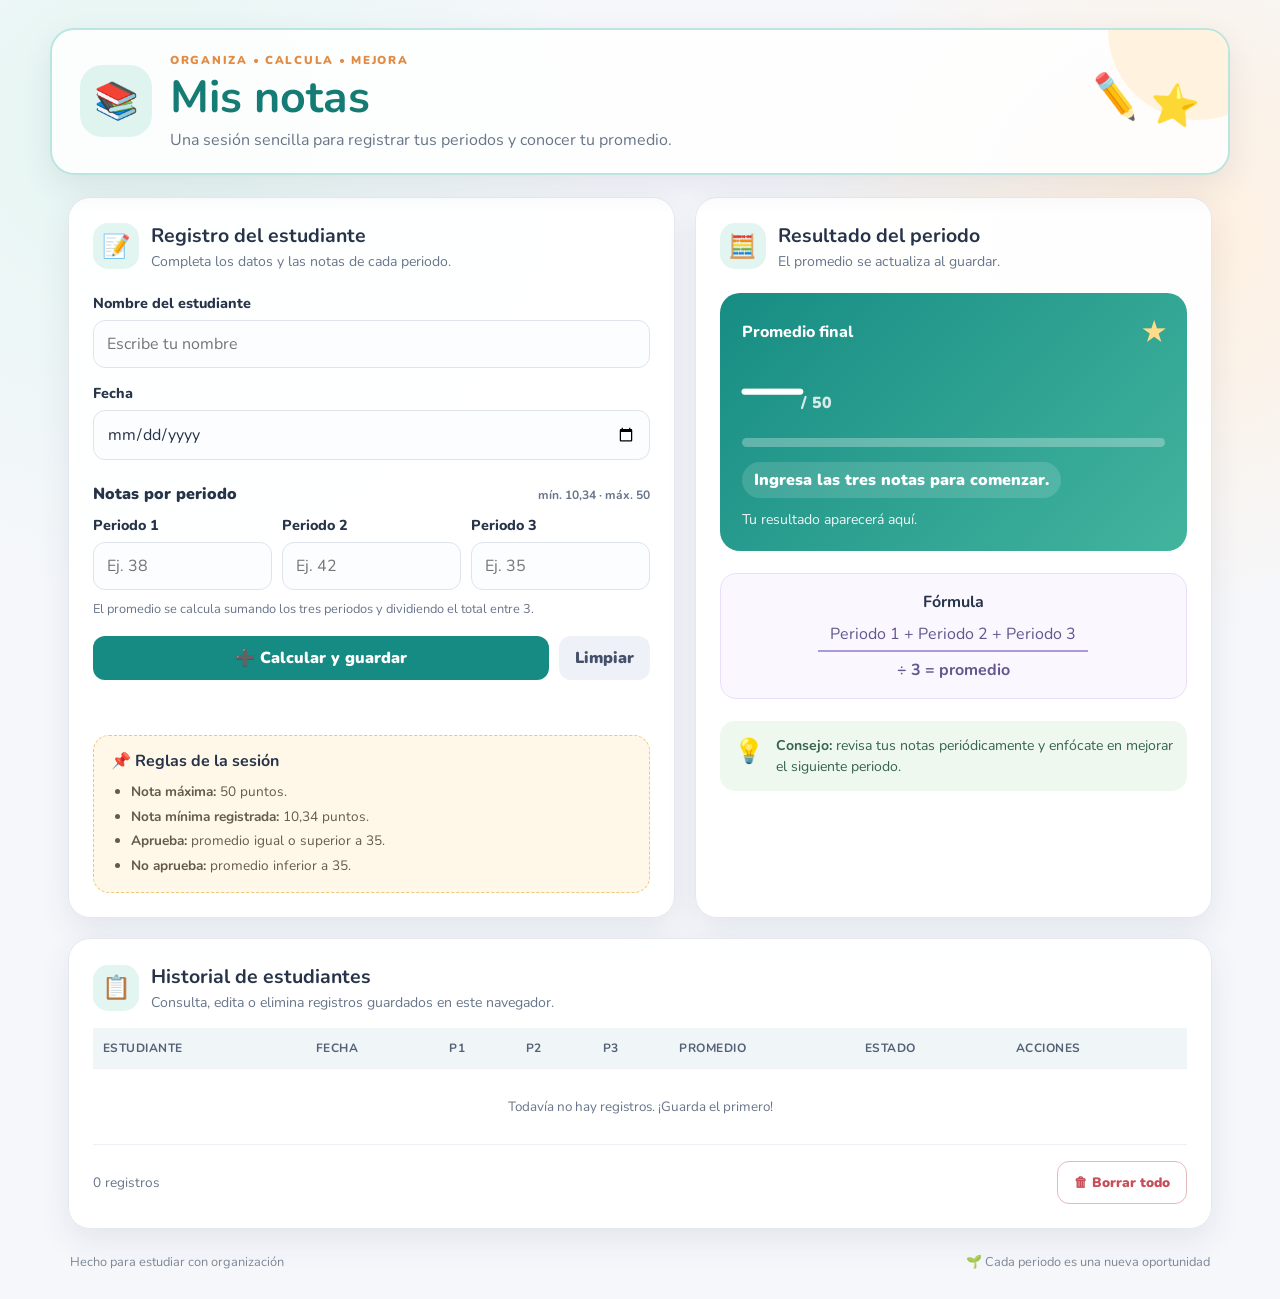
==== index.html @ 4b5d873a "Add files via upload" ====
<!DOCTYPE html>
<html lang="es">
<head>
  <meta charset="UTF-8">
  <meta name="viewport" content="width=device-width, initial-scale=1.0">
  <meta name="description" content="Calculadora de notas por periodos para estudiantes.">
  <title>Mis Notas | Sesión de tareas</title>
  <link rel="stylesheet" href="styles.css">
  <script src="script.js" defer></script>
</head>
<body>
  <header class="hero">
    <div class="hero-icon" aria-hidden="true">📚</div>
    <div>
      <p class="eyebrow">ORGANIZA • CALCULA • MEJORA</p>
      <h1>Mis notas</h1>
      <p class="subtitle">Una sesión sencilla para registrar tus periodos y conocer tu promedio.</p>
    </div>
    <div class="hero-sticker" aria-hidden="true">✏️ ⭐</div>
  </header>

  <main class="layout">
    <section class="panel form-panel">
      <div class="panel-heading">
        <span class="heading-icon">📝</span>
        <div><h2>Registro del estudiante</h2><p>Completa los datos y las notas de cada periodo.</p></div>
      </div>

      <form id="gradeForm">
        <input type="hidden" id="recordId">
        <label for="studentName">Nombre del estudiante</label>
        <input id="studentName" name="studentName" type="text" placeholder="Escribe tu nombre" required maxlength="80">

        <label for="recordDate">Fecha</label>
        <input id="recordDate" name="recordDate" type="date" required>

        <div class="section-label">Notas por periodo <span>mín. 10,34 · máx. 50</span></div>
        <div class="grades-grid">
          <div class="grade-field">
            <label for="period1">Periodo 1</label>
            <input id="period1" type="number" min="10.34" max="50" step="0.01" placeholder="Ej. 38" required>
          </div>
          <div class="grade-field">
            <label for="period2">Periodo 2</label>
            <input id="period2" type="number" min="10.34" max="50" step="0.01" placeholder="Ej. 42" required>
          </div>
          <div class="grade-field">
            <label for="period3">Periodo 3</label>
            <input id="period3" type="number" min="10.34" max="50" step="0.01" placeholder="Ej. 35" required>
          </div>
        </div>

        <p class="hint">El promedio se calcula sumando los tres periodos y dividiendo el total entre 3.</p>
        <div class="form-actions">
          <button class="btn primary" type="submit" id="saveButton">➕ Calcular y guardar</button>
          <button class="btn secondary" type="button" id="clearButton">Limpiar</button>
        </div>
        <p id="formMessage" class="message" role="status" aria-live="polite"></p>
      </form>

      <div class="rules">
        <h3>📌 Reglas de la sesión</h3>
        <ul>
          <li><strong>Nota máxima:</strong> 50 puntos.</li>
          <li><strong>Nota mínima registrada:</strong> 10,34 puntos.</li>
          <li><strong>Aprueba:</strong> promedio igual o superior a 35.</li>
          <li><strong>No aprueba:</strong> promedio inferior a 35.</li>
        </ul>
      </div>
    </section>

    <section class="panel result-panel">
      <div class="panel-heading">
        <span class="heading-icon">🧮</span>
        <div><h2>Resultado del periodo</h2><p>El promedio se actualiza al guardar.</p></div>
      </div>
      <div class="result-card" id="resultCard">
        <div class="result-top"><span>Promedio final</span><span class="result-star">★</span></div>
        <div class="average" id="averageValue">—<small>/ 50</small></div>
        <div class="progress-track"><div class="progress-fill" id="progressFill"></div></div>
        <p class="status neutral" id="resultStatus">Ingresa las tres notas para comenzar.</p>
        <p class="result-detail" id="resultDetail">Tu resultado aparecerá aquí.</p>
      </div>
      <div class="formula">
        <h3>Fórmula</h3>
        <p><span id="formulaValues">Periodo 1 + Periodo 2 + Periodo 3</span></p>
        <div class="formula-line"></div>
        <strong>÷ 3 = promedio</strong>
      </div>
      <div class="tip-box"><span>💡</span><p><strong>Consejo:</strong> revisa tus notas periódicamente y enfócate en mejorar el siguiente periodo.</p></div>
    </section>

    <section class="panel records-panel">
      <div class="panel-heading records-heading">
        <span class="heading-icon">📋</span>
        <div><h2>Historial de estudiantes</h2><p>Consulta, edita o elimina registros guardados en este navegador.</p></div>
      </div>
      <div class="table-wrap">
        <table>
          <thead><tr><th>Estudiante</th><th>Fecha</th><th>P1</th><th>P2</th><th>P3</th><th>Promedio</th><th>Estado</th><th>Acciones</th></tr></thead>
          <tbody id="recordsBody"><tr class="empty-row"><td colspan="8">Todavía no hay registros. ¡Guarda el primero!</td></tr></tbody>
        </table>
      </div>
      <div class="history-footer">
        <span id="recordCount">0 registros</span>
        <button class="btn danger-outline" id="deleteAllButton" type="button">🗑 Borrar todo</button>
      </div>
    </section>
  </main>

  <footer><span>Hecho para estudiar con organización</span><span>🌱 Cada periodo es una nueva oportunidad</span></footer>
</body>
</html>
---- styles.css ----
@import url('https://fonts.googleapis.com/css2?family=Nunito:wght@400;600;700;800;900&display=swap');

:root {
  --ink: #263348;
  --muted: #68758a;
  --paper: #fffdf8;
  --line: #e7e8ef;
  --teal: #168b83;
  --teal-dark: #116b67;
  --orange: #f4a261;
  --purple: #8273c9;
  --green: #21845d;
  --red: #c84e57;
  --shadow: 0 12px 32px rgba(42, 55, 86, .09);
}
* { box-sizing: border-box; }
body {
  margin: 0; color: var(--ink); font-family: "Nunito", "Segoe UI", sans-serif;
  background: radial-gradient(circle at 10% 10%, #e5f6f2 0, transparent 28%),
              radial-gradient(circle at 92% 18%, #fff0df 0, transparent 25%), #f5f7fb;
  min-height: 100vh;
}
.hero {
  max-width: 1180px; margin: 28px auto 22px; padding: 22px 28px; display: flex;
  align-items: center; gap: 18px; border: 2px solid #bce5df; border-radius: 24px;
  background: rgba(255,255,255,.88); box-shadow: var(--shadow); position: relative; overflow: hidden;
}
.hero:after { content: ""; width: 180px; height: 180px; border-radius: 50%; background: #fff0d7;
  position: absolute; right: -60px; top: -90px; opacity: .8; }
.hero-icon { display: grid; place-items: center; width: 72px; height: 72px; flex: 0 0 72px;
  background: #e0f4ef; border-radius: 22px; font-size: 36px; }
.hero h1 { margin: 0; font-size: clamp(2rem, 4vw, 2.8rem); line-height: 1; color: #147b75; }
.eyebrow { color: #e28b43; font-size: .72rem; letter-spacing: .15em; font-weight: 900; margin: 0 0 8px; }
.subtitle { margin: 8px 0 0; color: var(--muted); }
.hero-sticker { margin-left: auto; font-size: 2.5rem; z-index: 1; transform: rotate(8deg); }
.layout { max-width: 1180px; margin: auto; padding: 0 18px 24px; display: grid;
  grid-template-columns: 1.08fr .92fr; gap: 20px; }
.panel { background: rgba(255,255,255,.96); border: 1px solid var(--line); border-radius: 22px;
  padding: 24px; box-shadow: var(--shadow); min-width: 0; }
.panel-heading { display: flex; align-items: center; gap: 12px; margin-bottom: 22px; }
.heading-icon { display: grid; place-items: center; width: 46px; height: 46px; flex: 0 0 46px;
  background: #e3f5f1; border-radius: 15px; font-size: 23px; }
.panel-heading h2 { font-size: 1.22rem; margin: 0; }
.panel-heading p { color: var(--muted); font-size: .88rem; margin: 3px 0 0; }
label { display: block; font-size: .9rem; font-weight: 800; margin: 15px 0 7px; }
input { width: 100%; border: 1.5px solid #dfe4ec; border-radius: 12px; padding: 12px 13px;
  color: var(--ink); font: inherit; background: #fcfdff; outline: none; transition: .2s; }
input:focus { border-color: var(--teal); box-shadow: 0 0 0 3px #168b831b; }
.section-label { display: flex; justify-content: space-between; gap: 10px; align-items: baseline;
  font-weight: 900; margin-top: 23px; }
.section-label span { font-size: .75rem; font-weight: 700; color: var(--muted); }
.grades-grid { display: grid; grid-template-columns: repeat(3, 1fr); gap: 10px; }
.grade-field label { margin-top: 10px; }
.hint { color: var(--muted); font-size: .8rem; margin: 10px 0 18px; }
.form-actions { display: flex; flex-wrap: wrap; gap: 10px; }
.btn { border: 0; padding: 11px 16px; border-radius: 12px; font: inherit; font-weight: 900;
  cursor: pointer; transition: transform .15s, filter .15s; }
.btn:hover { filter: brightness(.97); transform: translateY(-1px); }
.primary { background: var(--teal); color: white; flex: 1; }
.secondary { background: #eef1f7; color: #45516a; }
.danger-outline { background: white; border: 1px solid #e5b8bb; color: var(--red); }
.message { min-height: 20px; font-size: .84rem; font-weight: 800; margin-bottom: 0; }
.message.error { color: var(--red); }
.message.success { color: var(--green); }
.rules { background: #fff8e9; border: 1px dashed #f1c77e; border-radius: 16px; padding: 14px 17px; margin-top: 22px; }
.rules h3, .formula h3 { margin: 0 0 8px; font-size: 1rem; }
.rules ul { padding-left: 20px; margin: 0; color: #665a4b; font-size: .85rem; line-height: 1.8; }
.result-card { border-radius: 20px; padding: 22px; color: white; background: linear-gradient(135deg, #178c83, #42b49e); }
.result-top { display: flex; justify-content: space-between; align-items: center; font-weight: 800; }
.result-star { font-size: 1.6rem; color: #ffdc8a; }
.average { font-size: 3.8rem; font-weight: 900; letter-spacing: -.04em; line-height: 1.25; }
.average small { font-size: 1rem; letter-spacing: 0; opacity: .8; }
.progress-track { height: 9px; background: #ffffff4a; border-radius: 99px; overflow: hidden; margin: 12px 0 15px; }
.progress-fill { height: 100%; width: 0; background: #ffe08b; border-radius: inherit; transition: width .3s; }
.status { display: inline-block; background: #ffffff24; padding: 7px 12px; border-radius: 99px; font-weight: 900; margin: 0; }
.result-detail { margin: 12px 0 0; font-size: .88rem; opacity: .92; }
.formula { margin: 22px 0; border: 1px solid #eadffb; background: #faf7ff; padding: 17px; border-radius: 16px; text-align: center; }
.formula p { margin: 10px 0 5px; color: #62568d; }
.formula-line { height: 2px; background: #a99bd8; max-width: 270px; margin: 0 auto 7px; }
.formula strong { color: #62568d; }
.tip-box { display: flex; align-items: flex-start; gap: 12px; padding: 14px; background: #eef8ef; border-radius: 15px; color: #37634d; }
.tip-box span { font-size: 1.5rem; }
.tip-box p { margin: 0; font-size: .88rem; line-height: 1.5; }
.records-panel { grid-column: 1 / -1; }
.records-heading { margin-bottom: 16px; }
.table-wrap { overflow-x: auto; }
table { width: 100%; border-collapse: collapse; white-space: nowrap; font-size: .84rem; }
th { background: #f0f5f7; color: #536176; font-size: .75rem; text-transform: uppercase; letter-spacing: .04em; }
th, td { padding: 12px 10px; text-align: left; border-bottom: 1px solid #edf0f4; }
tbody tr:hover { background: #fbfcff; }
.empty-row td { text-align: center; color: var(--muted); padding: 28px; }
.pill { display: inline-block; border-radius: 99px; padding: 5px 9px; font-size: .75rem; font-weight: 900; }
.pill.pass { background: #e0f5e9; color: #18734b; }
.pill.fail { background: #fff0e7; color: #b45a2c; }
.action-btn { border: 0; background: #edf2f8; color: #46536b; padding: 6px 9px; border-radius: 8px; cursor: pointer; font: inherit; font-weight: 800; margin-right: 4px; }
.action-btn.delete { background: #fff0f0; color: #bd4a54; }
.history-footer { display: flex; justify-content: space-between; align-items: center; gap: 12px; margin-top: 16px; color: var(--muted); font-size: .85rem; }
footer { max-width: 1180px; margin: 0 auto; padding: 0 20px 28px; display: flex; justify-content: space-between; gap: 10px; color: #7d8797; font-size: .8rem; }
@media (max-width: 800px) { .layout { grid-template-columns: 1fr; } .records-panel { grid-column: auto; } .hero { margin: 14px; padding: 18px; } }
@media (max-width: 480px) {
  .panel { padding: 17px; } .hero-icon { width: 52px; height: 52px; flex-basis: 52px; font-size: 27px; }
  .hero-sticker { display: none; } .grades-grid { gap: 7px; } .section-label { display: block; }
  .section-label span { display: block; margin-top: 3px; } .average { font-size: 3.1rem; }
  footer { flex-direction: column; } .form-actions .btn { width: 100%; }
}
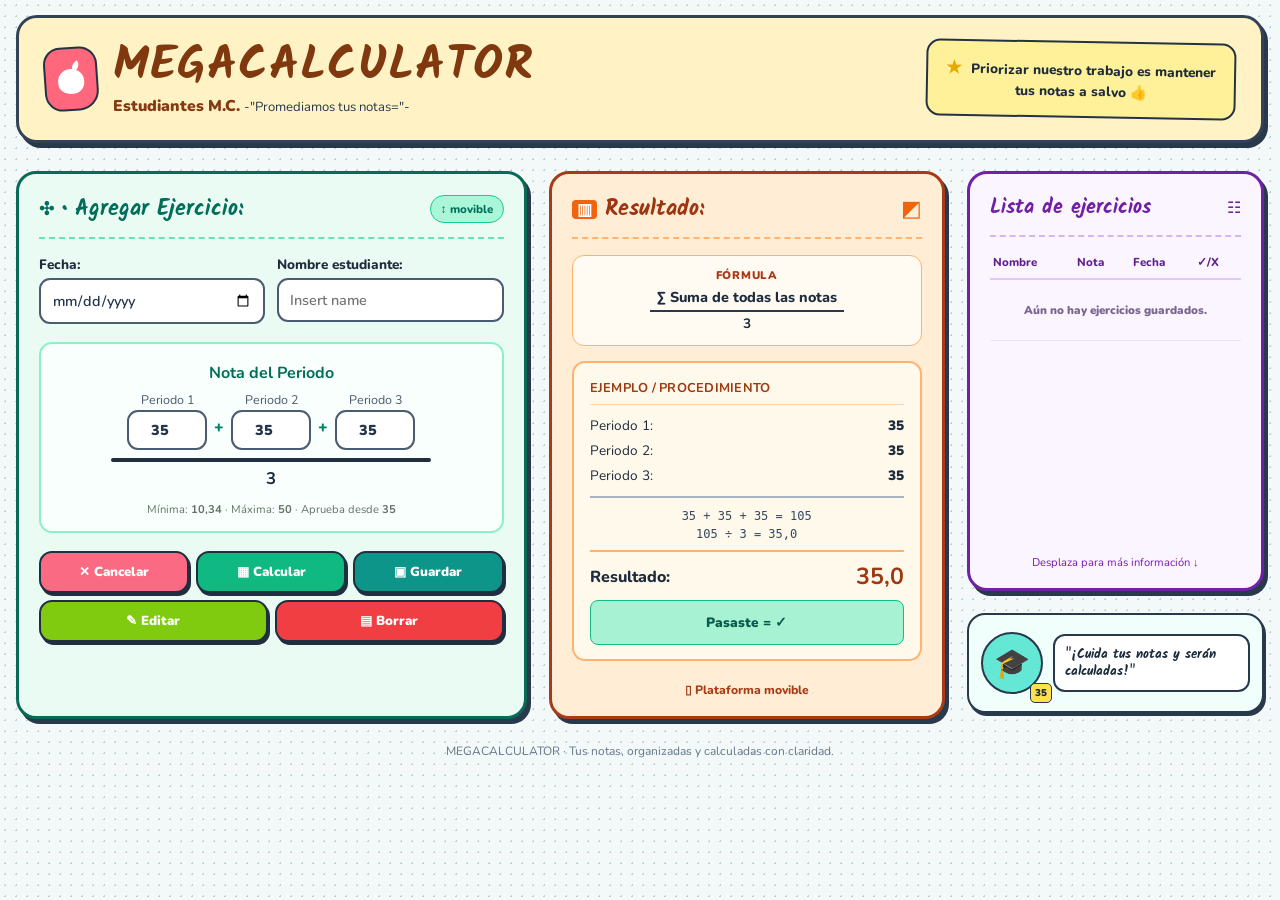
==== commit 2a0093b3: "Add files via upload" ====
--- a/index.html
+++ b/index.html
@@ -3,111 +3,111 @@
 <head>
   <meta charset="UTF-8">
   <meta name="viewport" content="width=device-width, initial-scale=1.0">
-  <meta name="description" content="Calculadora de notas por periodos para estudiantes.">
-  <title>Mis Notas | Sesión de tareas</title>
+  <meta name="description" content="Megacalculator: registra ejercicios y calcula el promedio de tres periodos.">
+  <title>Megacalculator | Estudiantes M.C.</title>
   <link rel="stylesheet" href="styles.css">
   <script src="script.js" defer></script>
 </head>
 <body>
-  <header class="hero">
-    <div class="hero-icon" aria-hidden="true">📚</div>
-    <div>
-      <p class="eyebrow">ORGANIZA • CALCULA • MEJORA</p>
-      <h1>Mis notas</h1>
-      <p class="subtitle">Una sesión sencilla para registrar tus periodos y conocer tu promedio.</p>
-    </div>
-    <div class="hero-sticker" aria-hidden="true">✏️ ⭐</div>
-  </header>
+  <div class="page">
+    <header class="top-banner">
+      <div class="apple-logo" aria-hidden="true">●</div>
+      <div class="brand">
+        <h1>MEGACALCULATOR</h1>
+        <p><strong>Estudiantes M.C.</strong> <span>-"Promediamos tus notas="-</span></p>
+      </div>
+      <div class="banner-note"><span>★</span> Priorizar nuestro trabajo es mantener<br> tus notas a salvo 👍</div>
+    </header>
 
-  <main class="layout">
-    <section class="panel form-panel">
-      <div class="panel-heading">
-        <span class="heading-icon">📝</span>
-        <div><h2>Registro del estudiante</h2><p>Completa los datos y las notas de cada periodo.</p></div>
-      </div>
+    <main class="dashboard">
+      <section class="card exercise-card" id="exerciseCard">
+        <div class="card-heading green-heading">
+          <h2><span class="move-symbol">✣</span> • Agregar Ejercicio:</h2>
+          <button class="move-toggle" type="button" id="moveToggle" title="Permitir mover esta tarjeta">↕ movible</button>
+        </div>
+        <form id="exerciseForm">
+          <input type="hidden" id="editId">
+          <div class="field-row">
+            <div class="field">
+              <label for="date">Fecha:</label>
+              <input type="date" id="date" required>
+            </div>
+            <div class="field">
+              <label for="student">Nombre estudiante:</label>
+              <input type="text" id="student" placeholder="Insert name" maxlength="70" required>
+            </div>
+          </div>
 
-      <form id="gradeForm">
-        <input type="hidden" id="recordId">
-        <label for="studentName">Nombre del estudiante</label>
-        <input id="studentName" name="studentName" type="text" placeholder="Escribe tu nombre" required maxlength="80">
+          <div class="period-box">
+            <h3>Nota del Periodo</h3>
+            <div class="period-inputs">
+              <div class="period-field"><label for="p1">Periodo 1</label><input id="p1" type="number" min="10.34" max="50" step="0.01" value="35" required></div>
+              <span class="plus">+</span>
+              <div class="period-field"><label for="p2">Periodo 2</label><input id="p2" type="number" min="10.34" max="50" step="0.01" value="35" required></div>
+              <span class="plus">+</span>
+              <div class="period-field"><label for="p3">Periodo 3</label><input id="p3" type="number" min="10.34" max="50" step="0.01" value="35" required></div>
+            </div>
+            <div class="fraction-line"></div>
+            <strong class="divisor">3</strong>
+            <p class="grade-limits">Mínima: <b>10,34</b> · Máxima: <b>50</b> · Aprueba desde <b>35</b></p>
+          </div>
 
-        <label for="recordDate">Fecha</label>
-        <input id="recordDate" name="recordDate" type="date" required>
+          <p class="form-message" id="formMessage" role="status" aria-live="polite"></p>
+          <div class="button-row">
+            <button class="action cancel" id="cancelButton" type="button">✕ Cancelar</button>
+            <button class="action calculate" type="button" id="calculateButton">▦ Calcular</button>
+            <button class="action save" type="submit" id="saveButton">▣ Guardar</button>
+            <button class="action edit" type="button" id="editButton">✎ Editar</button>
+            <button class="action delete" type="button" id="deleteButton">▤ Borrar</button>
+          </div>
+        </form>
+      </section>
 
-        <div class="section-label">Notas por periodo <span>mín. 10,34 · máx. 50</span></div>
-        <div class="grades-grid">
-          <div class="grade-field">
-            <label for="period1">Periodo 1</label>
-            <input id="period1" type="number" min="10.34" max="50" step="0.01" placeholder="Ej. 38" required>
+      <section class="card result-card">
+        <div class="card-heading orange-heading">
+          <h2><span class="chart-icon">▥</span> Resultado:</h2>
+          <span class="corner-icon">◩</span>
+        </div>
+        <div class="formula-box">
+          <span class="mini-title">FÓRMULA</span>
+          <div class="fraction"><span>∑ Suma de todas las notas</span><b>3</b></div>
+        </div>
+        <div class="procedure-box">
+          <h3>EJEMPLO / PROCEDIMIENTO</h3>
+          <div class="procedure-row"><span>Periodo 1:</span><strong id="showP1">35</strong></div>
+          <div class="procedure-row"><span>Periodo 2:</span><strong id="showP2">35</strong></div>
+          <div class="procedure-row"><span>Periodo 3:</span><strong id="showP3">35</strong></div>
+          <div class="math-steps">
+            <p id="sumLine">35 + 35 + 35 = 105</p>
+            <p id="divisionLine">105 ÷ 3 = 35,0</p>
           </div>
-          <div class="grade-field">
-            <label for="period2">Periodo 2</label>
-            <input id="period2" type="number" min="10.34" max="50" step="0.01" placeholder="Ej. 42" required>
+          <div class="result-line"><span>Resultado:</span><strong id="average">35,0</strong></div>
+          <div class="pass-banner" id="passBanner">Pasaste = ✓</div>
+        </div>
+        <p class="mobile-label">▯ Plataforma movible</p>
+      </section>
+
+      <aside class="right-column">
+        <section class="card list-card">
+          <div class="card-heading purple-heading">
+            <h2>Lista de ejercicios</h2><span>☷</span>
           </div>
-          <div class="grade-field">
-            <label for="period3">Periodo 3</label>
-            <input id="period3" type="number" min="10.34" max="50" step="0.01" placeholder="Ej. 35" required>
+          <div class="list-scroll">
+            <table>
+              <thead><tr><th>Nombre</th><th>Nota</th><th>Fecha</th><th>✓/X</th></tr></thead>
+              <tbody id="exerciseList"><tr class="empty"><td colspan="4">Aún no hay ejercicios guardados.</td></tr></tbody>
+            </table>
           </div>
-        </div>
-
-        <p class="hint">El promedio se calcula sumando los tres periodos y dividiendo el total entre 3.</p>
-        <div class="form-actions">
-          <button class="btn primary" type="submit" id="saveButton">➕ Calcular y guardar</button>
-          <button class="btn secondary" type="button" id="clearButton">Limpiar</button>
-        </div>
-        <p id="formMessage" class="message" role="status" aria-live="polite"></p>
-      </form>
-
-      <div class="rules">
-        <h3>📌 Reglas de la sesión</h3>
-        <ul>
-          <li><strong>Nota máxima:</strong> 50 puntos.</li>
-          <li><strong>Nota mínima registrada:</strong> 10,34 puntos.</li>
-          <li><strong>Aprueba:</strong> promedio igual o superior a 35.</li>
-          <li><strong>No aprueba:</strong> promedio inferior a 35.</li>
-        </ul>
-      </div>
-    </section>
-
-    <section class="panel result-panel">
-      <div class="panel-heading">
-        <span class="heading-icon">🧮</span>
-        <div><h2>Resultado del periodo</h2><p>El promedio se actualiza al guardar.</p></div>
-      </div>
-      <div class="result-card" id="resultCard">
-        <div class="result-top"><span>Promedio final</span><span class="result-star">★</span></div>
-        <div class="average" id="averageValue">—<small>/ 50</small></div>
-        <div class="progress-track"><div class="progress-fill" id="progressFill"></div></div>
-        <p class="status neutral" id="resultStatus">Ingresa las tres notas para comenzar.</p>
-        <p class="result-detail" id="resultDetail">Tu resultado aparecerá aquí.</p>
-      </div>
-      <div class="formula">
-        <h3>Fórmula</h3>
-        <p><span id="formulaValues">Periodo 1 + Periodo 2 + Periodo 3</span></p>
-        <div class="formula-line"></div>
-        <strong>÷ 3 = promedio</strong>
-      </div>
-      <div class="tip-box"><span>💡</span><p><strong>Consejo:</strong> revisa tus notas periódicamente y enfócate en mejorar el siguiente periodo.</p></div>
-    </section>
-
-    <section class="panel records-panel">
-      <div class="panel-heading records-heading">
-        <span class="heading-icon">📋</span>
-        <div><h2>Historial de estudiantes</h2><p>Consulta, edita o elimina registros guardados en este navegador.</p></div>
-      </div>
-      <div class="table-wrap">
-        <table>
-          <thead><tr><th>Estudiante</th><th>Fecha</th><th>P1</th><th>P2</th><th>P3</th><th>Promedio</th><th>Estado</th><th>Acciones</th></tr></thead>
-          <tbody id="recordsBody"><tr class="empty-row"><td colspan="8">Todavía no hay registros. ¡Guarda el primero!</td></tr></tbody>
-        </table>
-      </div>
-      <div class="history-footer">
-        <span id="recordCount">0 registros</span>
-        <button class="btn danger-outline" id="deleteAllButton" type="button">🗑 Borrar todo</button>
-      </div>
-    </section>
-  </main>
-
-  <footer><span>Hecho para estudiar con organización</span><span>🌱 Cada periodo es una nueva oportunidad</span></footer>
+          <p class="scroll-note">Desplaza para más información ↓</p>
+        </section>
+        <section class="encouragement">
+          <div class="graduate" aria-hidden="true">🎓</div>
+          <div class="quote">"¡Cuida tus notas y serán calculadas!"</div>
+          <span class="tiny-score">35</span>
+        </section>
+      </aside>
+    </main>
+    <footer>MEGACALCULATOR · Tus notas, organizadas y calculadas con claridad.</footer>
+  </div>
 </body>
 </html>
--- a/styles.css
+++ b/styles.css
@@ -1,105 +1,142 @@
-@import url('https://fonts.googleapis.com/css2?family=Nunito:wght@400;600;700;800;900&display=swap');
-
+@import url('https://fonts.googleapis.com/css2?family=Nunito:wght@400;600;700;800;900&family=Kalam:wght@400;700&display=swap');
 :root {
-  --ink: #263348;
-  --muted: #68758a;
-  --paper: #fffdf8;
-  --line: #e7e8ef;
-  --teal: #168b83;
-  --teal-dark: #116b67;
-  --orange: #f4a261;
-  --purple: #8273c9;
-  --green: #21845d;
-  --red: #c84e57;
-  --shadow: 0 12px 32px rgba(42, 55, 86, .09);
+  --ink:#1d2c3d; --cream:#fff3c6; --green:#08745e; --mint:#eafbf4;
+  --orange:#b23d12; --peach:#ffedd5; --purple:#7120a5; --lavender:#fbf5ff;
+  --shadow:4px 5px 0 #27394b; --border:3px solid var(--ink);
 }
-* { box-sizing: border-box; }
+* { box-sizing:border-box; }
 body {
-  margin: 0; color: var(--ink); font-family: "Nunito", "Segoe UI", sans-serif;
-  background: radial-gradient(circle at 10% 10%, #e5f6f2 0, transparent 28%),
-              radial-gradient(circle at 92% 18%, #fff0df 0, transparent 25%), #f5f7fb;
-  min-height: 100vh;
+  margin:0; color:var(--ink); font-family:"Nunito","Segoe UI",sans-serif;
+  background-color:#f3f8f8;
+  background-image:radial-gradient(#b9d1d8 1px,transparent 1px);
+  background-size:11px 11px;
 }
-.hero {
-  max-width: 1180px; margin: 28px auto 22px; padding: 22px 28px; display: flex;
-  align-items: center; gap: 18px; border: 2px solid #bce5df; border-radius: 24px;
-  background: rgba(255,255,255,.88); box-shadow: var(--shadow); position: relative; overflow: hidden;
+.page { max-width:1320px; margin:15px auto 0; padding:0 16px 20px; }
+.top-banner {
+  min-height:128px; border:3px solid #344255; border-radius:21px; box-shadow:var(--shadow);
+  background:var(--cream); display:flex; align-items:center; gap:15px; padding:18px 25px; margin-bottom:28px;
 }
-.hero:after { content: ""; width: 180px; height: 180px; border-radius: 50%; background: #fff0d7;
-  position: absolute; right: -60px; top: -90px; opacity: .8; }
-.hero-icon { display: grid; place-items: center; width: 72px; height: 72px; flex: 0 0 72px;
-  background: #e0f4ef; border-radius: 22px; font-size: 36px; }
-.hero h1 { margin: 0; font-size: clamp(2rem, 4vw, 2.8rem); line-height: 1; color: #147b75; }
-.eyebrow { color: #e28b43; font-size: .72rem; letter-spacing: .15em; font-weight: 900; margin: 0 0 8px; }
-.subtitle { margin: 8px 0 0; color: var(--muted); }
-.hero-sticker { margin-left: auto; font-size: 2.5rem; z-index: 1; transform: rotate(8deg); }
-.layout { max-width: 1180px; margin: auto; padding: 0 18px 24px; display: grid;
-  grid-template-columns: 1.08fr .92fr; gap: 20px; }
-.panel { background: rgba(255,255,255,.96); border: 1px solid var(--line); border-radius: 22px;
-  padding: 24px; box-shadow: var(--shadow); min-width: 0; }
-.panel-heading { display: flex; align-items: center; gap: 12px; margin-bottom: 22px; }
-.heading-icon { display: grid; place-items: center; width: 46px; height: 46px; flex: 0 0 46px;
-  background: #e3f5f1; border-radius: 15px; font-size: 23px; }
-.panel-heading h2 { font-size: 1.22rem; margin: 0; }
-.panel-heading p { color: var(--muted); font-size: .88rem; margin: 3px 0 0; }
-label { display: block; font-size: .9rem; font-weight: 800; margin: 15px 0 7px; }
-input { width: 100%; border: 1.5px solid #dfe4ec; border-radius: 12px; padding: 12px 13px;
-  color: var(--ink); font: inherit; background: #fcfdff; outline: none; transition: .2s; }
-input:focus { border-color: var(--teal); box-shadow: 0 0 0 3px #168b831b; }
-.section-label { display: flex; justify-content: space-between; gap: 10px; align-items: baseline;
-  font-weight: 900; margin-top: 23px; }
-.section-label span { font-size: .75rem; font-weight: 700; color: var(--muted); }
-.grades-grid { display: grid; grid-template-columns: repeat(3, 1fr); gap: 10px; }
-.grade-field label { margin-top: 10px; }
-.hint { color: var(--muted); font-size: .8rem; margin: 10px 0 18px; }
-.form-actions { display: flex; flex-wrap: wrap; gap: 10px; }
-.btn { border: 0; padding: 11px 16px; border-radius: 12px; font: inherit; font-weight: 900;
-  cursor: pointer; transition: transform .15s, filter .15s; }
-.btn:hover { filter: brightness(.97); transform: translateY(-1px); }
-.primary { background: var(--teal); color: white; flex: 1; }
-.secondary { background: #eef1f7; color: #45516a; }
-.danger-outline { background: white; border: 1px solid #e5b8bb; color: var(--red); }
-.message { min-height: 20px; font-size: .84rem; font-weight: 800; margin-bottom: 0; }
-.message.error { color: var(--red); }
-.message.success { color: var(--green); }
-.rules { background: #fff8e9; border: 1px dashed #f1c77e; border-radius: 16px; padding: 14px 17px; margin-top: 22px; }
-.rules h3, .formula h3 { margin: 0 0 8px; font-size: 1rem; }
-.rules ul { padding-left: 20px; margin: 0; color: #665a4b; font-size: .85rem; line-height: 1.8; }
-.result-card { border-radius: 20px; padding: 22px; color: white; background: linear-gradient(135deg, #178c83, #42b49e); }
-.result-top { display: flex; justify-content: space-between; align-items: center; font-weight: 800; }
-.result-star { font-size: 1.6rem; color: #ffdc8a; }
-.average { font-size: 3.8rem; font-weight: 900; letter-spacing: -.04em; line-height: 1.25; }
-.average small { font-size: 1rem; letter-spacing: 0; opacity: .8; }
-.progress-track { height: 9px; background: #ffffff4a; border-radius: 99px; overflow: hidden; margin: 12px 0 15px; }
-.progress-fill { height: 100%; width: 0; background: #ffe08b; border-radius: inherit; transition: width .3s; }
-.status { display: inline-block; background: #ffffff24; padding: 7px 12px; border-radius: 99px; font-weight: 900; margin: 0; }
-.result-detail { margin: 12px 0 0; font-size: .88rem; opacity: .92; }
-.formula { margin: 22px 0; border: 1px solid #eadffb; background: #faf7ff; padding: 17px; border-radius: 16px; text-align: center; }
-.formula p { margin: 10px 0 5px; color: #62568d; }
-.formula-line { height: 2px; background: #a99bd8; max-width: 270px; margin: 0 auto 7px; }
-.formula strong { color: #62568d; }
-.tip-box { display: flex; align-items: flex-start; gap: 12px; padding: 14px; background: #eef8ef; border-radius: 15px; color: #37634d; }
-.tip-box span { font-size: 1.5rem; }
-.tip-box p { margin: 0; font-size: .88rem; line-height: 1.5; }
-.records-panel { grid-column: 1 / -1; }
-.records-heading { margin-bottom: 16px; }
-.table-wrap { overflow-x: auto; }
-table { width: 100%; border-collapse: collapse; white-space: nowrap; font-size: .84rem; }
-th { background: #f0f5f7; color: #536176; font-size: .75rem; text-transform: uppercase; letter-spacing: .04em; }
-th, td { padding: 12px 10px; text-align: left; border-bottom: 1px solid #edf0f4; }
-tbody tr:hover { background: #fbfcff; }
-.empty-row td { text-align: center; color: var(--muted); padding: 28px; }
-.pill { display: inline-block; border-radius: 99px; padding: 5px 9px; font-size: .75rem; font-weight: 900; }
-.pill.pass { background: #e0f5e9; color: #18734b; }
-.pill.fail { background: #fff0e7; color: #b45a2c; }
-.action-btn { border: 0; background: #edf2f8; color: #46536b; padding: 6px 9px; border-radius: 8px; cursor: pointer; font: inherit; font-weight: 800; margin-right: 4px; }
-.action-btn.delete { background: #fff0f0; color: #bd4a54; }
-.history-footer { display: flex; justify-content: space-between; align-items: center; gap: 12px; margin-top: 16px; color: var(--muted); font-size: .85rem; }
-footer { max-width: 1180px; margin: 0 auto; padding: 0 20px 28px; display: flex; justify-content: space-between; gap: 10px; color: #7d8797; font-size: .8rem; }
-@media (max-width: 800px) { .layout { grid-template-columns: 1fr; } .records-panel { grid-column: auto; } .hero { margin: 14px; padding: 18px; } }
-@media (max-width: 480px) {
-  .panel { padding: 17px; } .hero-icon { width: 52px; height: 52px; flex-basis: 52px; font-size: 27px; }
-  .hero-sticker { display: none; } .grades-grid { gap: 7px; } .section-label { display: block; }
-  .section-label span { display: block; margin-top: 3px; } .average { font-size: 3.1rem; }
-  footer { flex-direction: column; } .form-actions .btn { width: 100%; }
+.apple-logo { width:54px; height:64px; border:2px solid #243244; border-radius:17px 18px 20px 18px;
+  background:#ff687c; display:grid; place-items:center; color:white; font-size:0; flex:0 0 54px; transform:rotate(-4deg); position:relative; }
+.apple-logo:before { content:""; width:26px; height:25px; background:#fff; border-radius:48% 48% 45% 45%; position:absolute; top:20px; }
+.apple-logo:after { content:""; width:10px; height:7px; background:#fff; position:absolute; top:14px; left:25px; border-radius:10px 0 10px 0; transform:rotate(-35deg); }
+.brand { min-width:0; }
+.brand h1 { margin:0; color:#80390f; font:700 clamp(1.8rem,4vw,3rem)/1.05 "Kalam","Comic Sans MS",cursive; letter-spacing:1px; }
+.brand p { margin:3px 0 0; font-size:.98rem; color:#26364b; }
+.brand p strong { color:#843a12; font-weight:900; }
+.brand p span { font-size:.82rem; }
+.banner-note { margin-left:auto; border:2px solid #243244; border-radius:14px; padding:13px 18px; text-align:center;
+  background:#fff09a; font-size:.85rem; line-height:1.5; font-weight:800; transform:rotate(1deg); }
+.banner-note span { color:#e6a900; font-size:1.1rem; margin-right:5px; }
+.dashboard { display:grid; grid-template-columns:minmax(0,1.34fr) minmax(0,1.04fr) minmax(270px,.78fr); gap:22px; align-items:stretch; }
+.card { border:3px solid var(--ink); border-radius:20px; box-shadow:var(--shadow); padding:18px 20px; min-width:0; }
+.exercise-card { background:var(--mint); border-color:#086b56; display:flex; flex-direction:column; }
+.result-card { background:var(--peach); border-color:#a83b17; }
+.card-heading { display:flex; align-items:center; justify-content:space-between; gap:10px; padding-bottom:11px; margin-bottom:16px; border-bottom:2px dashed; }
+.card-heading h2 { margin:0; font:700 1.35rem "Kalam","Comic Sans MS",cursive; }
+.green-heading { color:#006e58; border-color:#68e2b7; }
+.orange-heading { color:#9e3511; border-color:#ffb36e; }
+.purple-heading { color:var(--purple); border-color:#d8b4f1; }
+.move-symbol { font-family:sans-serif; font-size:1.1rem; }
+.move-toggle { border:1px solid #1bc99b; color:#006e58; background:#a9f6d9; border-radius:99px; padding:5px 10px; font:800 .72rem "Nunito",sans-serif; cursor:pointer; }
+.field-row { display:grid; grid-template-columns:1fr 1fr; gap:12px; }
+.field label { display:block; font-size:.85rem; font-weight:800; margin-bottom:4px; }
+input { min-width:0; width:100%; padding:10px 11px; border:2px solid #4b5c72; border-radius:11px; background:white; color:#26364b; font:600 .9rem "Nunito",sans-serif; outline:none; }
+input:focus { border-color:#159f7c; box-shadow:0 0 0 3px #1bc99b30; }
+.period-box { margin-top:18px; padding:18px 13px 14px; border:2px solid #8bf0c7; background:#f9fffc; border-radius:13px; text-align:center; }
+.period-box h3 { margin:0 0 7px; color:#006e58; font-size:1rem; }
+.period-inputs { display:flex; justify-content:center; align-items:end; gap:7px; }
+.period-field { width:80px; }
+.period-field label { display:block; font-size:.78rem; color:#4a5a6f; margin-bottom:2px; }
+.period-field input { text-align:center; font-weight:900; padding:8px 4px; font-size:.9rem; }
+.plus { color:#008366; font-weight:900; padding-bottom:12px; }
+.fraction-line { height:4px; max-width:320px; background:#202e3f; border-radius:5px; margin:8px auto 5px; }
+.divisor { font-size:1.05rem; }
+.grade-limits { margin:12px 0 0; color:#627367; font-size:.7rem; }
+.button-row { margin-top:auto; padding-top:18px; display:grid; grid-template-columns:repeat(6,1fr); gap:7px; }
+.action { border:2px solid #202e3f; box-shadow:2px 3px 0 #202e3f; border-radius:13px; color:white; font:900 .82rem "Nunito",sans-serif; padding:10px 5px; cursor:pointer; transition:transform .12s,filter .12s; }
+.action:hover { filter:brightness(.96); transform:translateY(-1px); }
+.action:active { transform:translateY(1px); box-shadow:1px 1px 0 #202e3f; }
+.cancel { background:#fa6b83; grid-column:span 2; }
+.calculate { background:#10b981; grid-column:span 2; }
+.save { background:#0d9589; grid-column:span 2; }
+.edit { background:#80cb10; grid-column:span 3; }
+.delete { background:#f13e43; grid-column:span 3; }
+.form-message { min-height:16px; margin:8px 0 0; font-size:.78rem; font-weight:800; color:#0b795d; }
+.form-message.error { color:#c52f3e; }
+.form-message:empty { display:none; }
+.form-message:not(:empty) + .button-row { margin-top:8px; }
+.chart-icon { font-family:sans-serif; background:#f0640c; color:white; border-radius:4px; padding:1px 5px; font-size:1rem; }
+.corner-icon { color:#f0640c; font-size:1.35rem; }
+.formula-box { border:1px solid #ffb26b; border-radius:12px; background:#fffaf2; padding:12px; text-align:center; margin-bottom:15px; }
+.mini-title { display:block; color:#a83b17; font-size:.7rem; font-weight:900; letter-spacing:.06em; margin-bottom:4px; }
+.fraction { display:flex; flex-direction:column; align-items:center; gap:2px; font-size:.9rem; font-weight:800; }
+.fraction span { padding:0 7px 3px; border-bottom:2px solid #27394b; }
+.fraction b { font-size:.85rem; }
+.procedure-box { background:#fff9eb; border:2px solid #ffb36e; border-radius:13px; padding:16px 16px 14px; }
+.procedure-box h3 { margin:0 0 8px; padding-bottom:7px; border-bottom:1px solid #ffd3a6; color:#9c390f; font-size:.8rem; letter-spacing:.02em; }
+.procedure-row { display:flex; justify-content:space-between; font-size:.85rem; padding:3px 0; }
+.procedure-row strong { font-weight:900; }
+.math-steps { border-top:2px solid #a9b4c3; margin-top:8px; padding-top:7px; text-align:center; color:#354a62; font-family:monospace; font-size:.75rem; }
+.math-steps p { margin:4px 0; }
+.result-line { border-top:2px solid #ffb36e; margin-top:9px; padding-top:9px; display:flex; justify-content:space-between; align-items:center; font-weight:800; }
+.result-line strong { font-size:1.45rem; color:#9d3911; }
+.pass-banner { margin-top:8px; text-align:center; border:1px solid #10bd8d; background:#a7f2d3; color:#075c4c; border-radius:8px; padding:12px 8px; font-size:.85rem; font-weight:900; }
+.pass-banner.fail { background:#ffd5d8; color:#a52332; border-color:#ed7880; }
+.mobile-label { text-align:center; color:#a63c16; font-size:.76rem; font-weight:800; margin:21px 0 0; }
+.right-column { display:flex; flex-direction:column; gap:22px; min-width:0; }
+.list-card { background:var(--lavender); border-color:#7021a6; box-shadow:var(--shadow); display:flex; flex-direction:column; min-height:420px; }
+.list-card .card-heading { margin-bottom:9px; }
+.list-card .card-heading h2 { font-size:1.25rem; }
+.list-scroll { overflow:auto; flex:1; max-height:390px; }
+table { width:100%; border-collapse:collapse; font-size:.72rem; }
+th { text-align:left; padding:8px 3px; color:#60208c; border-bottom:2px solid #e3c7f7; font-weight:800; }
+td { padding:9px 3px; border-bottom:1px solid #eee2f8; white-space:nowrap; }
+td:nth-child(2) { color:#4e1384; font-weight:900; }
+td:nth-child(3) { color:#64738a; font-size:.65rem; }
+td:last-child { text-align:center; font-weight:900; }
+.row-pass td:last-child { color:#00a77b; }
+.row-fail td:last-child { color:#e33150; }
+.empty td { white-space:normal; text-align:center; color:#7b6591; padding:22px 5px; }
+.select-row { cursor:pointer; }
+.select-row:hover { background:#f1e4ff; }
+.select-row.selected { background:#e7d0ff; outline:1px solid #bd83e7; }
+.scroll-note { text-align:center; color:#7818bb; font-size:.7rem; margin:11px 0 0; }
+.encouragement { background:#f0fffb; border:2px solid #27394b; border-radius:18px; min-height:100px; padding:12px; display:flex; align-items:center; gap:10px; position:relative; box-shadow:2px 3px 0 #27394b; }
+.graduate { display:grid; place-items:center; width:62px; height:62px; flex:0 0 62px; border:2px solid #27394b; border-radius:50%; background:#64e7d4; font-size:29px; }
+.quote { background:white; border:2px solid #27394b; border-radius:12px; padding:10px; font:700 .82rem "Kalam","Comic Sans MS",cursive; line-height:1.3; }
+.tiny-score { position:absolute; left:61px; bottom:8px; background:#ffe14d; border:1px solid #27394b; border-radius:5px; font-size:.62rem; padding:2px 4px; font-weight:900; }
+footer { text-align:center; color:#66778a; font-size:.75rem; padding:24px 0 4px; }
+.exercise-card.drag-enabled { cursor:move; outline:3px dashed #22b98d; }
+@media (max-width:1080px) {
+  .dashboard { grid-template-columns:minmax(0,1fr) minmax(0,1fr); }
+  .right-column { grid-column:1 / -1; display:grid; grid-template-columns:1.2fr 1fr; align-items:stretch; }
+  .list-card { min-height:300px; }
 }
+@media (max-width:680px) {
+  .page { padding:0 11px 18px; margin-top:10px; }
+  .top-banner { padding:14px; gap:11px; flex-wrap:wrap; margin-bottom:20px; }
+  .apple-logo { width:45px; height:52px; flex-basis:45px; }
+  .apple-logo:before { top:16px; left:8px; }
+  .apple-logo:after { top:10px; left:21px; }
+  .brand h1 { font-size:1.75rem; }
+  .brand p { font-size:.82rem; }
+  .brand p span { display:block; }
+  .banner-note { width:100%; margin:5px 0 0; padding:8px; }
+  .dashboard { grid-template-columns:1fr; gap:18px; }
+  .right-column { grid-column:auto; display:flex; }
+  .card { padding:15px; }
+  .card-heading h2 { font-size:1.18rem; }
+  .list-card { min-height:280px; }
+  .period-field { width:min(26%,80px); }
+  .period-inputs { gap:5px; }
+  .action { font-size:.78rem; }
+  .encouragement { min-height:90px; }
+}
+@media (max-width:380px) {
+  .field-row { grid-template-columns:1fr; gap:0; }
+  .period-box { padding:13px 6px; }
+  .period-field label { font-size:.68rem; }
+  .period-field input { font-size:.82rem; }
+  .grade-limits { font-size:.65rem; }
+}
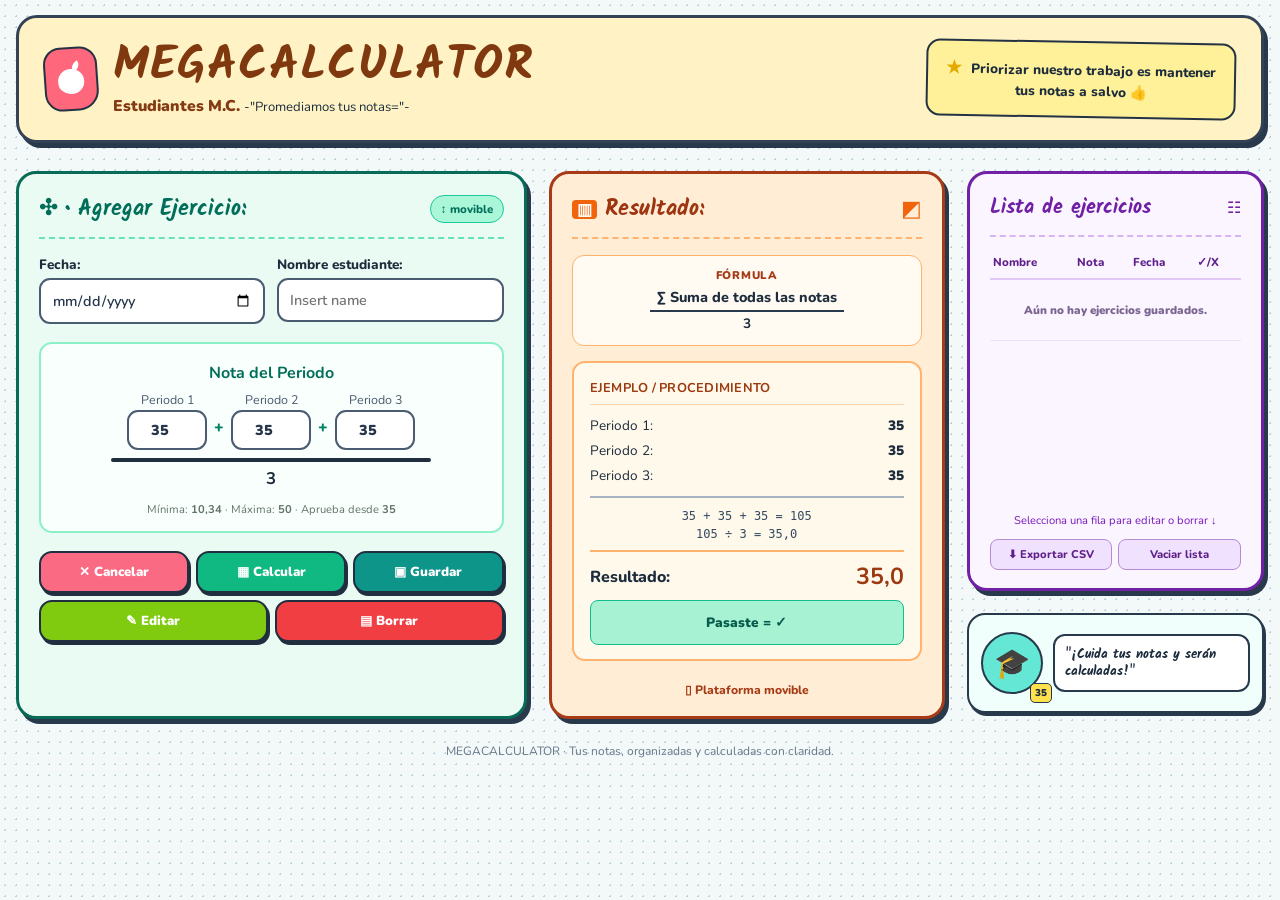
==== commit 1607635e: "Add files via upload" ====
--- a/index.html
+++ b/index.html
@@ -3,111 +3,79 @@
 <head>
   <meta charset="UTF-8">
   <meta name="viewport" content="width=device-width, initial-scale=1.0">
-  <meta name="description" content="Megacalculator: registra ejercicios y calcula el promedio de tres periodos.">
-  <title>Megacalculator | Estudiantes M.C.</title>
+  <title>MEGACALCULATOR | Estudiantes M.C.</title>
   <link rel="stylesheet" href="styles.css">
   <script src="script.js" defer></script>
 </head>
 <body>
-  <div class="page">
-    <header class="top-banner">
-      <div class="apple-logo" aria-hidden="true">●</div>
-      <div class="brand">
-        <h1>MEGACALCULATOR</h1>
-        <p><strong>Estudiantes M.C.</strong> <span>-"Promediamos tus notas="-</span></p>
+<div class="page">
+  <header class="top-banner">
+    <div class="apple-logo" aria-hidden="true">●</div>
+    <div class="brand"><h1>MEGACALCULATOR</h1><p><strong>Estudiantes M.C.</strong> <span>-"Promediamos tus notas="-</span></p></div>
+    <div class="banner-note"><span>★</span> Priorizar nuestro trabajo es mantener<br> tus notas a salvo 👍</div>
+  </header>
+
+  <main class="dashboard" id="dashboard">
+    <section class="card exercise-card" id="exerciseCard">
+      <div class="card-heading green-heading">
+        <h2><span>✣</span> • Agregar Ejercicio:</h2>
+        <button class="move-toggle" id="moveToggle" type="button">↕ movible</button>
       </div>
-      <div class="banner-note"><span>★</span> Priorizar nuestro trabajo es mantener<br> tus notas a salvo 👍</div>
-    </header>
+      <form id="exerciseForm" novalidate>
+        <input type="hidden" id="recordId">
+        <div class="field-row">
+          <div class="field"><label for="date">Fecha:</label><input type="date" id="date" required></div>
+          <div class="field"><label for="student">Nombre estudiante:</label><input type="text" id="student" placeholder="Insert name" maxlength="70" required></div>
+        </div>
+        <div class="period-box">
+          <h3>Nota del Periodo</h3>
+          <div class="period-inputs">
+            <div class="period-field"><label for="p1">Periodo 1</label><input id="p1" type="number" min="10.34" max="50" step="0.01" value="35" required></div>
+            <span class="plus">+</span>
+            <div class="period-field"><label for="p2">Periodo 2</label><input id="p2" type="number" min="10.34" max="50" step="0.01" value="35" required></div>
+            <span class="plus">+</span>
+            <div class="period-field"><label for="p3">Periodo 3</label><input id="p3" type="number" min="10.34" max="50" step="0.01" value="35" required></div>
+          </div>
+          <div class="fraction-line"></div><strong class="divisor">3</strong>
+          <p class="grade-limits">Mínima: <b>10,34</b> · Máxima: <b>50</b> · Aprueba desde <b>35</b></p>
+        </div>
+        <p class="form-message" id="formMessage" role="status" aria-live="polite"></p>
+        <div class="button-row">
+          <button class="action cancel" id="cancelButton" type="button">✕ Cancelar</button>
+          <button class="action calculate" id="calculateButton" type="button">▦ Calcular</button>
+          <button class="action save" id="saveButton" type="submit">▣ Guardar</button>
+          <button class="action edit" id="editButton" type="button">✎ Editar</button>
+          <button class="action delete" id="deleteButton" type="button">▤ Borrar</button>
+        </div>
+      </form>
+    </section>
 
-    <main class="dashboard">
-      <section class="card exercise-card" id="exerciseCard">
-        <div class="card-heading green-heading">
-          <h2><span class="move-symbol">✣</span> • Agregar Ejercicio:</h2>
-          <button class="move-toggle" type="button" id="moveToggle" title="Permitir mover esta tarjeta">↕ movible</button>
-        </div>
-        <form id="exerciseForm">
-          <input type="hidden" id="editId">
-          <div class="field-row">
-            <div class="field">
-              <label for="date">Fecha:</label>
-              <input type="date" id="date" required>
-            </div>
-            <div class="field">
-              <label for="student">Nombre estudiante:</label>
-              <input type="text" id="student" placeholder="Insert name" maxlength="70" required>
-            </div>
-          </div>
+    <section class="card result-card">
+      <div class="card-heading orange-heading"><h2><span class="chart-icon">▥</span> Resultado:</h2><span class="corner-icon">◩</span></div>
+      <div class="formula-box"><span class="mini-title">FÓRMULA</span><div class="fraction"><span>∑ Suma de todas las notas</span><b>3</b></div></div>
+      <div class="procedure-box">
+        <h3>EJEMPLO / PROCEDIMIENTO</h3>
+        <div class="procedure-row"><span>Periodo 1:</span><strong id="showP1">35</strong></div>
+        <div class="procedure-row"><span>Periodo 2:</span><strong id="showP2">35</strong></div>
+        <div class="procedure-row"><span>Periodo 3:</span><strong id="showP3">35</strong></div>
+        <div class="math-steps"><p id="sumLine">35 + 35 + 35 = 105</p><p id="divisionLine">105 ÷ 3 = 35,0</p></div>
+        <div class="result-line"><span>Resultado:</span><strong id="average">35,0</strong></div>
+        <div class="pass-banner" id="passBanner">Pasaste = ✓</div>
+      </div>
+      <p class="mobile-label">▯ Plataforma movible</p>
+    </section>
 
-          <div class="period-box">
-            <h3>Nota del Periodo</h3>
-            <div class="period-inputs">
-              <div class="period-field"><label for="p1">Periodo 1</label><input id="p1" type="number" min="10.34" max="50" step="0.01" value="35" required></div>
-              <span class="plus">+</span>
-              <div class="period-field"><label for="p2">Periodo 2</label><input id="p2" type="number" min="10.34" max="50" step="0.01" value="35" required></div>
-              <span class="plus">+</span>
-              <div class="period-field"><label for="p3">Periodo 3</label><input id="p3" type="number" min="10.34" max="50" step="0.01" value="35" required></div>
-            </div>
-            <div class="fraction-line"></div>
-            <strong class="divisor">3</strong>
-            <p class="grade-limits">Mínima: <b>10,34</b> · Máxima: <b>50</b> · Aprueba desde <b>35</b></p>
-          </div>
-
-          <p class="form-message" id="formMessage" role="status" aria-live="polite"></p>
-          <div class="button-row">
-            <button class="action cancel" id="cancelButton" type="button">✕ Cancelar</button>
-            <button class="action calculate" type="button" id="calculateButton">▦ Calcular</button>
-            <button class="action save" type="submit" id="saveButton">▣ Guardar</button>
-            <button class="action edit" type="button" id="editButton">✎ Editar</button>
-            <button class="action delete" type="button" id="deleteButton">▤ Borrar</button>
-          </div>
-        </form>
+    <aside class="right-column">
+      <section class="card list-card">
+        <div class="card-heading purple-heading"><h2>Lista de ejercicios</h2><span>☷</span></div>
+        <div class="list-scroll"><table><thead><tr><th>Nombre</th><th>Nota</th><th>Fecha</th><th>✓/X</th></tr></thead><tbody id="exerciseList"><tr class="empty"><td colspan="4">Aún no hay ejercicios guardados.</td></tr></tbody></table></div>
+        <p class="scroll-note">Selecciona una fila para editar o borrar ↓</p>
+        <div class="list-tools"><button type="button" id="exportButton">⬇ Exportar CSV</button><button type="button" id="clearAllButton">Vaciar lista</button></div>
       </section>
-
-      <section class="card result-card">
-        <div class="card-heading orange-heading">
-          <h2><span class="chart-icon">▥</span> Resultado:</h2>
-          <span class="corner-icon">◩</span>
-        </div>
-        <div class="formula-box">
-          <span class="mini-title">FÓRMULA</span>
-          <div class="fraction"><span>∑ Suma de todas las notas</span><b>3</b></div>
-        </div>
-        <div class="procedure-box">
-          <h3>EJEMPLO / PROCEDIMIENTO</h3>
-          <div class="procedure-row"><span>Periodo 1:</span><strong id="showP1">35</strong></div>
-          <div class="procedure-row"><span>Periodo 2:</span><strong id="showP2">35</strong></div>
-          <div class="procedure-row"><span>Periodo 3:</span><strong id="showP3">35</strong></div>
-          <div class="math-steps">
-            <p id="sumLine">35 + 35 + 35 = 105</p>
-            <p id="divisionLine">105 ÷ 3 = 35,0</p>
-          </div>
-          <div class="result-line"><span>Resultado:</span><strong id="average">35,0</strong></div>
-          <div class="pass-banner" id="passBanner">Pasaste = ✓</div>
-        </div>
-        <p class="mobile-label">▯ Plataforma movible</p>
-      </section>
-
-      <aside class="right-column">
-        <section class="card list-card">
-          <div class="card-heading purple-heading">
-            <h2>Lista de ejercicios</h2><span>☷</span>
-          </div>
-          <div class="list-scroll">
-            <table>
-              <thead><tr><th>Nombre</th><th>Nota</th><th>Fecha</th><th>✓/X</th></tr></thead>
-              <tbody id="exerciseList"><tr class="empty"><td colspan="4">Aún no hay ejercicios guardados.</td></tr></tbody>
-            </table>
-          </div>
-          <p class="scroll-note">Desplaza para más información ↓</p>
-        </section>
-        <section class="encouragement">
-          <div class="graduate" aria-hidden="true">🎓</div>
-          <div class="quote">"¡Cuida tus notas y serán calculadas!"</div>
-          <span class="tiny-score">35</span>
-        </section>
-      </aside>
-    </main>
-    <footer>MEGACALCULATOR · Tus notas, organizadas y calculadas con claridad.</footer>
-  </div>
+      <section class="encouragement"><div class="graduate" aria-hidden="true">🎓</div><div class="quote">"¡Cuida tus notas y serán calculadas!"</div><span class="tiny-score">35</span></section>
+    </aside>
+  </main>
+  <footer>MEGACALCULATOR · Tus notas, organizadas y calculadas con claridad.</footer>
+</div>
 </body>
 </html>
--- a/styles.css
+++ b/styles.css
@@ -1,142 +1,15 @@
 @import url('https://fonts.googleapis.com/css2?family=Nunito:wght@400;600;700;800;900&family=Kalam:wght@400;700&display=swap');
-:root {
-  --ink:#1d2c3d; --cream:#fff3c6; --green:#08745e; --mint:#eafbf4;
-  --orange:#b23d12; --peach:#ffedd5; --purple:#7120a5; --lavender:#fbf5ff;
-  --shadow:4px 5px 0 #27394b; --border:3px solid var(--ink);
-}
-* { box-sizing:border-box; }
-body {
-  margin:0; color:var(--ink); font-family:"Nunito","Segoe UI",sans-serif;
-  background-color:#f3f8f8;
-  background-image:radial-gradient(#b9d1d8 1px,transparent 1px);
-  background-size:11px 11px;
-}
-.page { max-width:1320px; margin:15px auto 0; padding:0 16px 20px; }
-.top-banner {
-  min-height:128px; border:3px solid #344255; border-radius:21px; box-shadow:var(--shadow);
-  background:var(--cream); display:flex; align-items:center; gap:15px; padding:18px 25px; margin-bottom:28px;
-}
-.apple-logo { width:54px; height:64px; border:2px solid #243244; border-radius:17px 18px 20px 18px;
-  background:#ff687c; display:grid; place-items:center; color:white; font-size:0; flex:0 0 54px; transform:rotate(-4deg); position:relative; }
-.apple-logo:before { content:""; width:26px; height:25px; background:#fff; border-radius:48% 48% 45% 45%; position:absolute; top:20px; }
-.apple-logo:after { content:""; width:10px; height:7px; background:#fff; position:absolute; top:14px; left:25px; border-radius:10px 0 10px 0; transform:rotate(-35deg); }
-.brand { min-width:0; }
-.brand h1 { margin:0; color:#80390f; font:700 clamp(1.8rem,4vw,3rem)/1.05 "Kalam","Comic Sans MS",cursive; letter-spacing:1px; }
-.brand p { margin:3px 0 0; font-size:.98rem; color:#26364b; }
-.brand p strong { color:#843a12; font-weight:900; }
-.brand p span { font-size:.82rem; }
-.banner-note { margin-left:auto; border:2px solid #243244; border-radius:14px; padding:13px 18px; text-align:center;
-  background:#fff09a; font-size:.85rem; line-height:1.5; font-weight:800; transform:rotate(1deg); }
-.banner-note span { color:#e6a900; font-size:1.1rem; margin-right:5px; }
-.dashboard { display:grid; grid-template-columns:minmax(0,1.34fr) minmax(0,1.04fr) minmax(270px,.78fr); gap:22px; align-items:stretch; }
-.card { border:3px solid var(--ink); border-radius:20px; box-shadow:var(--shadow); padding:18px 20px; min-width:0; }
-.exercise-card { background:var(--mint); border-color:#086b56; display:flex; flex-direction:column; }
-.result-card { background:var(--peach); border-color:#a83b17; }
-.card-heading { display:flex; align-items:center; justify-content:space-between; gap:10px; padding-bottom:11px; margin-bottom:16px; border-bottom:2px dashed; }
-.card-heading h2 { margin:0; font:700 1.35rem "Kalam","Comic Sans MS",cursive; }
-.green-heading { color:#006e58; border-color:#68e2b7; }
-.orange-heading { color:#9e3511; border-color:#ffb36e; }
-.purple-heading { color:var(--purple); border-color:#d8b4f1; }
-.move-symbol { font-family:sans-serif; font-size:1.1rem; }
-.move-toggle { border:1px solid #1bc99b; color:#006e58; background:#a9f6d9; border-radius:99px; padding:5px 10px; font:800 .72rem "Nunito",sans-serif; cursor:pointer; }
-.field-row { display:grid; grid-template-columns:1fr 1fr; gap:12px; }
-.field label { display:block; font-size:.85rem; font-weight:800; margin-bottom:4px; }
-input { min-width:0; width:100%; padding:10px 11px; border:2px solid #4b5c72; border-radius:11px; background:white; color:#26364b; font:600 .9rem "Nunito",sans-serif; outline:none; }
-input:focus { border-color:#159f7c; box-shadow:0 0 0 3px #1bc99b30; }
-.period-box { margin-top:18px; padding:18px 13px 14px; border:2px solid #8bf0c7; background:#f9fffc; border-radius:13px; text-align:center; }
-.period-box h3 { margin:0 0 7px; color:#006e58; font-size:1rem; }
-.period-inputs { display:flex; justify-content:center; align-items:end; gap:7px; }
-.period-field { width:80px; }
-.period-field label { display:block; font-size:.78rem; color:#4a5a6f; margin-bottom:2px; }
-.period-field input { text-align:center; font-weight:900; padding:8px 4px; font-size:.9rem; }
-.plus { color:#008366; font-weight:900; padding-bottom:12px; }
-.fraction-line { height:4px; max-width:320px; background:#202e3f; border-radius:5px; margin:8px auto 5px; }
-.divisor { font-size:1.05rem; }
-.grade-limits { margin:12px 0 0; color:#627367; font-size:.7rem; }
-.button-row { margin-top:auto; padding-top:18px; display:grid; grid-template-columns:repeat(6,1fr); gap:7px; }
-.action { border:2px solid #202e3f; box-shadow:2px 3px 0 #202e3f; border-radius:13px; color:white; font:900 .82rem "Nunito",sans-serif; padding:10px 5px; cursor:pointer; transition:transform .12s,filter .12s; }
-.action:hover { filter:brightness(.96); transform:translateY(-1px); }
-.action:active { transform:translateY(1px); box-shadow:1px 1px 0 #202e3f; }
-.cancel { background:#fa6b83; grid-column:span 2; }
-.calculate { background:#10b981; grid-column:span 2; }
-.save { background:#0d9589; grid-column:span 2; }
-.edit { background:#80cb10; grid-column:span 3; }
-.delete { background:#f13e43; grid-column:span 3; }
-.form-message { min-height:16px; margin:8px 0 0; font-size:.78rem; font-weight:800; color:#0b795d; }
-.form-message.error { color:#c52f3e; }
-.form-message:empty { display:none; }
-.form-message:not(:empty) + .button-row { margin-top:8px; }
-.chart-icon { font-family:sans-serif; background:#f0640c; color:white; border-radius:4px; padding:1px 5px; font-size:1rem; }
-.corner-icon { color:#f0640c; font-size:1.35rem; }
-.formula-box { border:1px solid #ffb26b; border-radius:12px; background:#fffaf2; padding:12px; text-align:center; margin-bottom:15px; }
-.mini-title { display:block; color:#a83b17; font-size:.7rem; font-weight:900; letter-spacing:.06em; margin-bottom:4px; }
-.fraction { display:flex; flex-direction:column; align-items:center; gap:2px; font-size:.9rem; font-weight:800; }
-.fraction span { padding:0 7px 3px; border-bottom:2px solid #27394b; }
-.fraction b { font-size:.85rem; }
-.procedure-box { background:#fff9eb; border:2px solid #ffb36e; border-radius:13px; padding:16px 16px 14px; }
-.procedure-box h3 { margin:0 0 8px; padding-bottom:7px; border-bottom:1px solid #ffd3a6; color:#9c390f; font-size:.8rem; letter-spacing:.02em; }
-.procedure-row { display:flex; justify-content:space-between; font-size:.85rem; padding:3px 0; }
-.procedure-row strong { font-weight:900; }
-.math-steps { border-top:2px solid #a9b4c3; margin-top:8px; padding-top:7px; text-align:center; color:#354a62; font-family:monospace; font-size:.75rem; }
-.math-steps p { margin:4px 0; }
-.result-line { border-top:2px solid #ffb36e; margin-top:9px; padding-top:9px; display:flex; justify-content:space-between; align-items:center; font-weight:800; }
-.result-line strong { font-size:1.45rem; color:#9d3911; }
-.pass-banner { margin-top:8px; text-align:center; border:1px solid #10bd8d; background:#a7f2d3; color:#075c4c; border-radius:8px; padding:12px 8px; font-size:.85rem; font-weight:900; }
-.pass-banner.fail { background:#ffd5d8; color:#a52332; border-color:#ed7880; }
-.mobile-label { text-align:center; color:#a63c16; font-size:.76rem; font-weight:800; margin:21px 0 0; }
-.right-column { display:flex; flex-direction:column; gap:22px; min-width:0; }
-.list-card { background:var(--lavender); border-color:#7021a6; box-shadow:var(--shadow); display:flex; flex-direction:column; min-height:420px; }
-.list-card .card-heading { margin-bottom:9px; }
-.list-card .card-heading h2 { font-size:1.25rem; }
-.list-scroll { overflow:auto; flex:1; max-height:390px; }
-table { width:100%; border-collapse:collapse; font-size:.72rem; }
-th { text-align:left; padding:8px 3px; color:#60208c; border-bottom:2px solid #e3c7f7; font-weight:800; }
-td { padding:9px 3px; border-bottom:1px solid #eee2f8; white-space:nowrap; }
-td:nth-child(2) { color:#4e1384; font-weight:900; }
-td:nth-child(3) { color:#64738a; font-size:.65rem; }
-td:last-child { text-align:center; font-weight:900; }
-.row-pass td:last-child { color:#00a77b; }
-.row-fail td:last-child { color:#e33150; }
-.empty td { white-space:normal; text-align:center; color:#7b6591; padding:22px 5px; }
-.select-row { cursor:pointer; }
-.select-row:hover { background:#f1e4ff; }
-.select-row.selected { background:#e7d0ff; outline:1px solid #bd83e7; }
-.scroll-note { text-align:center; color:#7818bb; font-size:.7rem; margin:11px 0 0; }
-.encouragement { background:#f0fffb; border:2px solid #27394b; border-radius:18px; min-height:100px; padding:12px; display:flex; align-items:center; gap:10px; position:relative; box-shadow:2px 3px 0 #27394b; }
-.graduate { display:grid; place-items:center; width:62px; height:62px; flex:0 0 62px; border:2px solid #27394b; border-radius:50%; background:#64e7d4; font-size:29px; }
-.quote { background:white; border:2px solid #27394b; border-radius:12px; padding:10px; font:700 .82rem "Kalam","Comic Sans MS",cursive; line-height:1.3; }
-.tiny-score { position:absolute; left:61px; bottom:8px; background:#ffe14d; border:1px solid #27394b; border-radius:5px; font-size:.62rem; padding:2px 4px; font-weight:900; }
-footer { text-align:center; color:#66778a; font-size:.75rem; padding:24px 0 4px; }
-.exercise-card.drag-enabled { cursor:move; outline:3px dashed #22b98d; }
-@media (max-width:1080px) {
-  .dashboard { grid-template-columns:minmax(0,1fr) minmax(0,1fr); }
-  .right-column { grid-column:1 / -1; display:grid; grid-template-columns:1.2fr 1fr; align-items:stretch; }
-  .list-card { min-height:300px; }
-}
-@media (max-width:680px) {
-  .page { padding:0 11px 18px; margin-top:10px; }
-  .top-banner { padding:14px; gap:11px; flex-wrap:wrap; margin-bottom:20px; }
-  .apple-logo { width:45px; height:52px; flex-basis:45px; }
-  .apple-logo:before { top:16px; left:8px; }
-  .apple-logo:after { top:10px; left:21px; }
-  .brand h1 { font-size:1.75rem; }
-  .brand p { font-size:.82rem; }
-  .brand p span { display:block; }
-  .banner-note { width:100%; margin:5px 0 0; padding:8px; }
-  .dashboard { grid-template-columns:1fr; gap:18px; }
-  .right-column { grid-column:auto; display:flex; }
-  .card { padding:15px; }
-  .card-heading h2 { font-size:1.18rem; }
-  .list-card { min-height:280px; }
-  .period-field { width:min(26%,80px); }
-  .period-inputs { gap:5px; }
-  .action { font-size:.78rem; }
-  .encouragement { min-height:90px; }
-}
-@media (max-width:380px) {
-  .field-row { grid-template-columns:1fr; gap:0; }
-  .period-box { padding:13px 6px; }
-  .period-field label { font-size:.68rem; }
-  .period-field input { font-size:.82rem; }
-  .grade-limits { font-size:.65rem; }
-}
+:root{--ink:#1d2c3d;--cream:#fff3c6;--green:#08745e;--mint:#eafbf4;--orange:#b23d12;--peach:#ffedd5;--purple:#7120a5;--lavender:#fbf5ff;--shadow:4px 5px 0 #27394b}
+*{box-sizing:border-box}body{margin:0;color:var(--ink);font-family:"Nunito","Segoe UI",sans-serif;background:#f3f8f8;background-image:radial-gradient(#b9d1d8 1px,transparent 1px);background-size:11px 11px}.page{max-width:1320px;margin:15px auto 0;padding:0 16px 20px}
+.top-banner{min-height:128px;border:3px solid #344255;border-radius:21px;box-shadow:var(--shadow);background:var(--cream);display:flex;align-items:center;gap:15px;padding:18px 25px;margin-bottom:28px}
+.apple-logo{width:54px;height:64px;border:2px solid #243244;border-radius:17px 18px 20px 18px;background:#ff687c;display:grid;place-items:center;color:white;font-size:0;flex:0 0 54px;transform:rotate(-4deg);position:relative}.apple-logo:before{content:"";width:26px;height:25px;background:#fff;border-radius:48%;position:absolute;top:20px}.apple-logo:after{content:"";width:10px;height:7px;background:#fff;position:absolute;top:14px;left:25px;border-radius:10px 0 10px 0;transform:rotate(-35deg)}
+.brand h1{margin:0;color:#80390f;font:700 clamp(1.8rem,4vw,3rem)/1.05 "Kalam","Comic Sans MS",cursive;letter-spacing:1px}.brand p{margin:3px 0 0;font-size:.98rem}.brand p strong{color:#843a12;font-weight:900}.brand p span{font-size:.82rem}.banner-note{margin-left:auto;border:2px solid #243244;border-radius:14px;padding:13px 18px;text-align:center;background:#fff09a;font-size:.85rem;line-height:1.5;font-weight:800;transform:rotate(1deg)}.banner-note span{color:#e6a900;font-size:1.1rem;margin-right:5px}
+.dashboard{display:grid;grid-template-columns:minmax(0,1.34fr) minmax(0,1.04fr) minmax(270px,.78fr);gap:22px;align-items:stretch}.card{border:3px solid var(--ink);border-radius:20px;box-shadow:var(--shadow);padding:18px 20px;min-width:0}.exercise-card{background:var(--mint);border-color:#086b56;display:flex;flex-direction:column}.result-card{background:var(--peach);border-color:#a83b17}.card-heading{display:flex;align-items:center;justify-content:space-between;gap:10px;padding-bottom:11px;margin-bottom:16px;border-bottom:2px dashed}.card-heading h2{margin:0;font:700 1.35rem "Kalam","Comic Sans MS",cursive}.green-heading{color:#006e58;border-color:#68e2b7}.orange-heading{color:#9e3511;border-color:#ffb36e}.purple-heading{color:var(--purple);border-color:#d8b4f1}.move-toggle{border:1px solid #1bc99b;color:#006e58;background:#a9f6d9;border-radius:99px;padding:5px 10px;font:800 .72rem "Nunito",sans-serif;cursor:pointer}
+.field-row{display:grid;grid-template-columns:1fr 1fr;gap:12px}.field label{display:block;font-size:.85rem;font-weight:800;margin-bottom:4px}input{min-width:0;width:100%;padding:10px 11px;border:2px solid #4b5c72;border-radius:11px;background:white;color:#26364b;font:600 .9rem "Nunito",sans-serif;outline:none}input:focus{border-color:#159f7c;box-shadow:0 0 0 3px #1bc99b30}
+.period-box{margin-top:18px;padding:18px 13px 14px;border:2px solid #8bf0c7;background:#f9fffc;border-radius:13px;text-align:center}.period-box h3{margin:0 0 7px;color:#006e58;font-size:1rem}.period-inputs{display:flex;justify-content:center;align-items:end;gap:7px}.period-field{width:80px}.period-field label{display:block;font-size:.78rem;color:#4a5a6f;margin-bottom:2px}.period-field input{text-align:center;font-weight:900;padding:8px 4px;font-size:.9rem}.plus{color:#008366;font-weight:900;padding-bottom:12px}.fraction-line{height:4px;max-width:320px;background:#202e3f;border-radius:5px;margin:8px auto 5px}.divisor{font-size:1.05rem}.grade-limits{margin:12px 0 0;color:#627367;font-size:.7rem}
+.button-row{margin-top:auto;padding-top:18px;display:grid;grid-template-columns:repeat(6,1fr);gap:7px}.action{border:2px solid #202e3f;box-shadow:2px 3px 0 #202e3f;border-radius:13px;color:white;font:900 .82rem "Nunito",sans-serif;padding:10px 5px;cursor:pointer;transition:transform .12s,filter .12s}.action:hover{filter:brightness(.96);transform:translateY(-1px)}.cancel{background:#fa6b83;grid-column:span 2}.calculate{background:#10b981;grid-column:span 2}.save{background:#0d9589;grid-column:span 2}.edit{background:#80cb10;grid-column:span 3}.delete{background:#f13e43;grid-column:span 3}.form-message{min-height:16px;margin:8px 0 0;font-size:.78rem;font-weight:800;color:#0b795d}.form-message.error{color:#c52f3e}.form-message:empty{display:none}
+.chart-icon{font-family:sans-serif;background:#f0640c;color:white;border-radius:4px;padding:1px 5px;font-size:1rem}.corner-icon{color:#f0640c;font-size:1.35rem}.formula-box{border:1px solid #ffb26b;border-radius:12px;background:#fffaf2;padding:12px;text-align:center;margin-bottom:15px}.mini-title{display:block;color:#a83b17;font-size:.7rem;font-weight:900;letter-spacing:.06em;margin-bottom:4px}.fraction{display:flex;flex-direction:column;align-items:center;gap:2px;font-size:.9rem;font-weight:800}.fraction span{padding:0 7px 3px;border-bottom:2px solid #27394b}.fraction b{font-size:.85rem}.procedure-box{background:#fff9eb;border:2px solid #ffb36e;border-radius:13px;padding:16px 16px 14px}.procedure-box h3{margin:0 0 8px;padding-bottom:7px;border-bottom:1px solid #ffd3a6;color:#9c390f;font-size:.8rem;letter-spacing:.02em}.procedure-row{display:flex;justify-content:space-between;font-size:.85rem;padding:3px 0}.procedure-row strong{font-weight:900}.math-steps{border-top:2px solid #a9b4c3;margin-top:8px;padding-top:7px;text-align:center;color:#354a62;font-family:monospace;font-size:.75rem}.math-steps p{margin:4px 0}.result-line{border-top:2px solid #ffb36e;margin-top:9px;padding-top:9px;display:flex;justify-content:space-between;align-items:center;font-weight:800}.result-line strong{font-size:1.45rem;color:#9d3911}.pass-banner{margin-top:8px;text-align:center;border:1px solid #10bd8d;background:#a7f2d3;color:#075c4c;border-radius:8px;padding:12px 8px;font-size:.85rem;font-weight:900}.pass-banner.fail{background:#ffd5d8;color:#a52332;border-color:#ed7880}.mobile-label{text-align:center;color:#a63c16;font-size:.76rem;font-weight:800;margin:21px 0 0}
+.right-column{display:flex;flex-direction:column;gap:22px;min-width:0}.list-card{background:var(--lavender);border-color:#7021a6;display:flex;flex-direction:column;min-height:420px}.list-card .card-heading{margin-bottom:9px}.list-card .card-heading h2{font-size:1.25rem}.list-scroll{overflow:auto;flex:1;max-height:390px}table{width:100%;border-collapse:collapse;font-size:.72rem}th{text-align:left;padding:8px 3px;color:#60208c;border-bottom:2px solid #e3c7f7;font-weight:800}td{padding:9px 3px;border-bottom:1px solid #eee2f8;white-space:nowrap}td:nth-child(2){color:#4e1384;font-weight:900}td:nth-child(3){color:#64738a;font-size:.65rem}td:last-child{text-align:center;font-weight:900}.row-pass td:last-child{color:#00a77b}.row-fail td:last-child{color:#e33150}.empty td{white-space:normal;text-align:center;color:#7b6591;padding:22px 5px}.select-row{cursor:pointer}.select-row:hover{background:#f1e4ff}.select-row.selected{background:#e7d0ff;outline:1px solid #bd83e7}.scroll-note{text-align:center;color:#7818bb;font-size:.7rem;margin:11px 0}.list-tools{display:flex;gap:6px}.list-tools button{flex:1;border:1px solid #b58bd6;border-radius:8px;background:#f0e2ff;color:#5f2088;font:800 .7rem "Nunito",sans-serif;padding:7px 4px;cursor:pointer}.encouragement{background:#f0fffb;border:2px solid #27394b;border-radius:18px;min-height:100px;padding:12px;display:flex;align-items:center;gap:10px;position:relative;box-shadow:2px 3px 0 #27394b}.graduate{display:grid;place-items:center;width:62px;height:62px;flex:0 0 62px;border:2px solid #27394b;border-radius:50%;background:#64e7d4;font-size:29px}.quote{background:white;border:2px solid #27394b;border-radius:12px;padding:10px;font:700 .82rem "Kalam","Comic Sans MS",cursive;line-height:1.3}.tiny-score{position:absolute;left:61px;bottom:8px;background:#ffe14d;border:1px solid #27394b;border-radius:5px;font-size:.62rem;padding:2px 4px;font-weight:900}footer{text-align:center;color:#66778a;font-size:.75rem;padding:24px 0 4px}.dragging{opacity:.65;outline:3px dashed #22b98d}
+@media(max-width:1080px){.dashboard{grid-template-columns:minmax(0,1fr) minmax(0,1fr)}.right-column{grid-column:1/-1;display:grid;grid-template-columns:1.2fr 1fr;align-items:stretch}.list-card{min-height:300px}}
+@media(max-width:680px){.page{padding:0 11px 18px;margin-top:10px}.top-banner{padding:14px;gap:11px;flex-wrap:wrap;margin-bottom:20px}.apple-logo{width:45px;height:52px;flex-basis:45px}.brand h1{font-size:1.75rem}.brand p{font-size:.82rem}.brand p span{display:block}.banner-note{width:100%;margin:5px 0 0;padding:8px}.dashboard{grid-template-columns:1fr;gap:18px}.right-column{grid-column:auto;display:flex}.card{padding:15px}.card-heading h2{font-size:1.18rem}.list-card{min-height:280px}.period-field{width:min(26%,80px)}.period-inputs{gap:5px}.action{font-size:.78rem}.encouragement{min-height:90px}}
+@media(max-width:380px){.field-row{grid-template-columns:1fr;gap:0}.period-box{padding:13px 6px}.period-field label{font-size:.68rem}.period-field input{font-size:.82rem}.grade-limits{font-size:.65rem}}
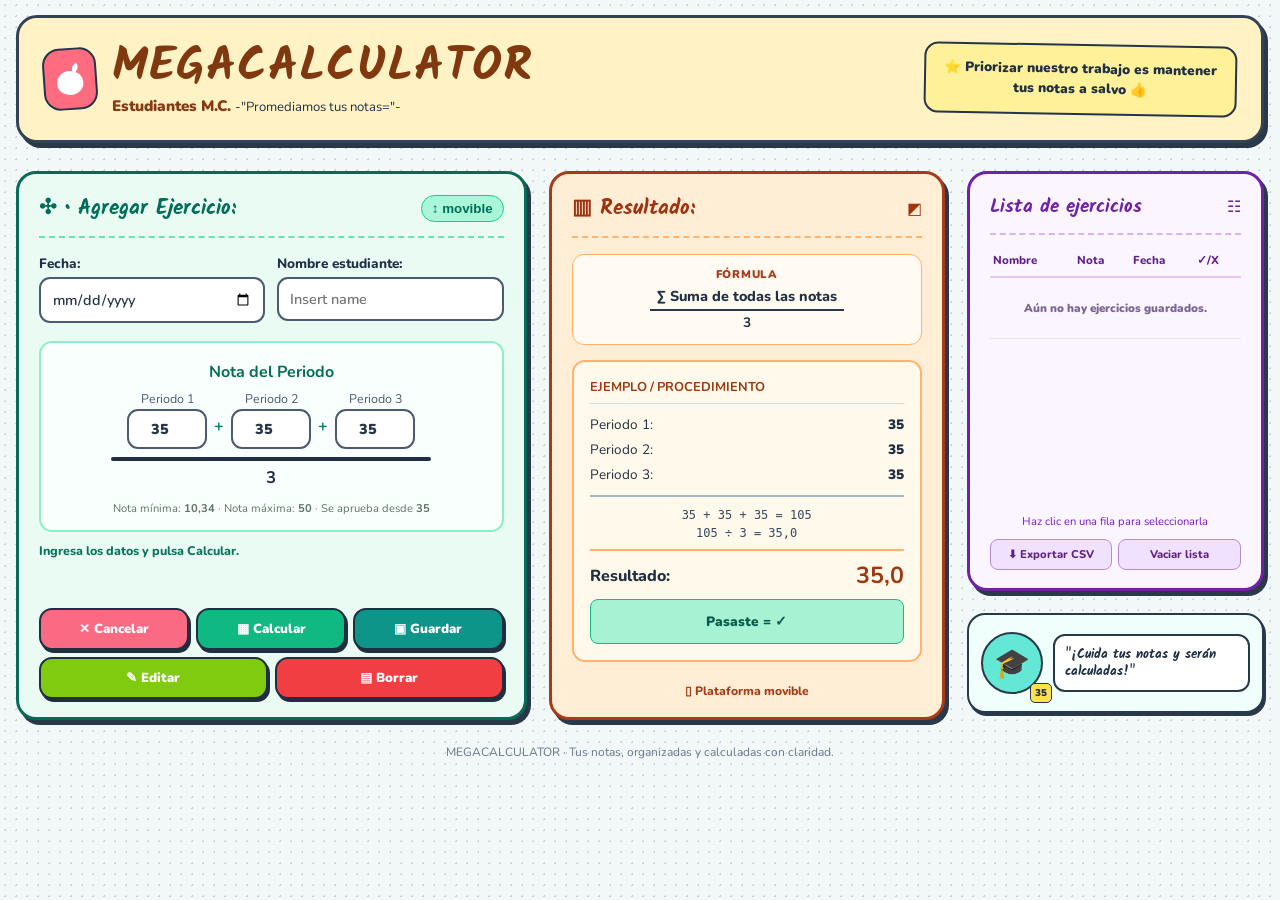
==== commit 94671b3e: "Add files via upload" ====
--- a/index.html
+++ b/index.html
@@ -1,78 +1,100 @@
-<!DOCTYPE html>
+<!doctype html>
 <html lang="es">
 <head>
-  <meta charset="UTF-8">
-  <meta name="viewport" content="width=device-width, initial-scale=1.0">
+  <meta charset="utf-8">
+  <meta name="viewport" content="width=device-width, initial-scale=1">
   <title>MEGACALCULATOR | Estudiantes M.C.</title>
   <link rel="stylesheet" href="styles.css">
-  <script src="script.js" defer></script>
+  <script defer src="script.js"></script>
 </head>
 <body>
 <div class="page">
-  <header class="top-banner">
-    <div class="apple-logo" aria-hidden="true">●</div>
-    <div class="brand"><h1>MEGACALCULATOR</h1><p><strong>Estudiantes M.C.</strong> <span>-"Promediamos tus notas="-</span></p></div>
-    <div class="banner-note"><span>★</span> Priorizar nuestro trabajo es mantener<br> tus notas a salvo 👍</div>
+  <header class="banner">
+    <div class="logo" aria-hidden="true">●</div>
+    <div class="brand">
+      <h1>MEGACALCULATOR</h1>
+      <p><strong>Estudiantes M.C.</strong> <span>-"Promediamos tus notas="-</span></p>
+    </div>
+    <div class="slogan">⭐ Priorizar nuestro trabajo es mantener<br>tus notas a salvo 👍</div>
   </header>
 
-  <main class="dashboard" id="dashboard">
-    <section class="card exercise-card" id="exerciseCard">
-      <div class="card-heading green-heading">
-        <h2><span>✣</span> • Agregar Ejercicio:</h2>
-        <button class="move-toggle" id="moveToggle" type="button">↕ movible</button>
+  <main class="layout" id="layout">
+    <section class="panel form-panel" id="formPanel">
+      <div class="panel-title green-title">
+        <h2>✣ • Agregar Ejercicio:</h2>
+        <button id="moveButton" class="move-button" type="button">↕ movible</button>
       </div>
-      <form id="exerciseForm" novalidate>
-        <input type="hidden" id="recordId">
-        <div class="field-row">
-          <div class="field"><label for="date">Fecha:</label><input type="date" id="date" required></div>
-          <div class="field"><label for="student">Nombre estudiante:</label><input type="text" id="student" placeholder="Insert name" maxlength="70" required></div>
+
+      <div class="fields">
+        <div class="field">
+          <label for="date">Fecha:</label>
+          <input id="date" type="date">
         </div>
-        <div class="period-box">
-          <h3>Nota del Periodo</h3>
-          <div class="period-inputs">
-            <div class="period-field"><label for="p1">Periodo 1</label><input id="p1" type="number" min="10.34" max="50" step="0.01" value="35" required></div>
-            <span class="plus">+</span>
-            <div class="period-field"><label for="p2">Periodo 2</label><input id="p2" type="number" min="10.34" max="50" step="0.01" value="35" required></div>
-            <span class="plus">+</span>
-            <div class="period-field"><label for="p3">Periodo 3</label><input id="p3" type="number" min="10.34" max="50" step="0.01" value="35" required></div>
-          </div>
-          <div class="fraction-line"></div><strong class="divisor">3</strong>
-          <p class="grade-limits">Mínima: <b>10,34</b> · Máxima: <b>50</b> · Aprueba desde <b>35</b></p>
+        <div class="field">
+          <label for="student">Nombre estudiante:</label>
+          <input id="student" type="text" maxlength="70" placeholder="Insert name" autocomplete="name">
         </div>
-        <p class="form-message" id="formMessage" role="status" aria-live="polite"></p>
-        <div class="button-row">
-          <button class="action cancel" id="cancelButton" type="button">✕ Cancelar</button>
-          <button class="action calculate" id="calculateButton" type="button">▦ Calcular</button>
-          <button class="action save" id="saveButton" type="submit">▣ Guardar</button>
-          <button class="action edit" id="editButton" type="button">✎ Editar</button>
-          <button class="action delete" id="deleteButton" type="button">▤ Borrar</button>
+      </div>
+
+      <section class="period-box">
+        <h3>Nota del Periodo</h3>
+        <div class="periods">
+          <div class="period"><label for="p1">Periodo 1</label><input id="p1" type="number" min="10.34" max="50" step="0.01" value="35"></div>
+          <b class="plus">+</b>
+          <div class="period"><label for="p2">Periodo 2</label><input id="p2" type="number" min="10.34" max="50" step="0.01" value="35"></div>
+          <b class="plus">+</b>
+          <div class="period"><label for="p3">Periodo 3</label><input id="p3" type="number" min="10.34" max="50" step="0.01" value="35"></div>
         </div>
-      </form>
+        <div class="fraction-line"></div><b class="divisor">3</b>
+        <p class="limits">Nota mínima: <b>10,34</b> · Nota máxima: <b>50</b> · Se aprueba desde <b>35</b></p>
+      </section>
+
+      <p id="message" class="message" role="status" aria-live="polite">Ingresa los datos y pulsa Calcular.</p>
+      <div class="buttons">
+        <button id="cancelButton" class="action cancel" type="button">✕ Cancelar</button>
+        <button id="calculateButton" class="action calculate" type="button">▦ Calcular</button>
+        <button id="saveButton" class="action save" type="button">▣ Guardar</button>
+        <button id="editButton" class="action edit" type="button">✎ Editar</button>
+        <button id="deleteButton" class="action delete" type="button">▤ Borrar</button>
+      </div>
     </section>
 
-    <section class="card result-card">
-      <div class="card-heading orange-heading"><h2><span class="chart-icon">▥</span> Resultado:</h2><span class="corner-icon">◩</span></div>
-      <div class="formula-box"><span class="mini-title">FÓRMULA</span><div class="fraction"><span>∑ Suma de todas las notas</span><b>3</b></div></div>
-      <div class="procedure-box">
+    <section class="panel result-panel">
+      <div class="panel-title orange-title"><h2>▥ Resultado:</h2><span>◩</span></div>
+      <div class="formula">
+        <small>FÓRMULA</small>
+        <div class="fraction"><span>∑ Suma de todas las notas</span><b>3</b></div>
+      </div>
+      <div class="procedure">
         <h3>EJEMPLO / PROCEDIMIENTO</h3>
-        <div class="procedure-row"><span>Periodo 1:</span><strong id="showP1">35</strong></div>
-        <div class="procedure-row"><span>Periodo 2:</span><strong id="showP2">35</strong></div>
-        <div class="procedure-row"><span>Periodo 3:</span><strong id="showP3">35</strong></div>
-        <div class="math-steps"><p id="sumLine">35 + 35 + 35 = 105</p><p id="divisionLine">105 ÷ 3 = 35,0</p></div>
-        <div class="result-line"><span>Resultado:</span><strong id="average">35,0</strong></div>
-        <div class="pass-banner" id="passBanner">Pasaste = ✓</div>
+        <div class="procedure-row"><span>Periodo 1:</span><b id="showP1">35</b></div>
+        <div class="procedure-row"><span>Periodo 2:</span><b id="showP2">35</b></div>
+        <div class="procedure-row"><span>Periodo 3:</span><b id="showP3">35</b></div>
+        <div class="math"><p id="sumLine">35 + 35 + 35 = 105</p><p id="divisionLine">105 ÷ 3 = 35,0</p></div>
+        <div class="result-row"><span>Resultado:</span><strong id="average">35,0</strong></div>
+        <div id="status" class="status passed">Pasaste = ✓</div>
       </div>
       <p class="mobile-label">▯ Plataforma movible</p>
     </section>
 
-    <aside class="right-column">
-      <section class="card list-card">
-        <div class="card-heading purple-heading"><h2>Lista de ejercicios</h2><span>☷</span></div>
-        <div class="list-scroll"><table><thead><tr><th>Nombre</th><th>Nota</th><th>Fecha</th><th>✓/X</th></tr></thead><tbody id="exerciseList"><tr class="empty"><td colspan="4">Aún no hay ejercicios guardados.</td></tr></tbody></table></div>
-        <p class="scroll-note">Selecciona una fila para editar o borrar ↓</p>
-        <div class="list-tools"><button type="button" id="exportButton">⬇ Exportar CSV</button><button type="button" id="clearAllButton">Vaciar lista</button></div>
+    <aside class="side">
+      <section class="panel list-panel">
+        <div class="panel-title purple-title"><h2>Lista de ejercicios</h2><span>☷</span></div>
+        <div class="table-wrap">
+          <table>
+            <thead><tr><th>Nombre</th><th>Nota</th><th>Fecha</th><th>✓/X</th></tr></thead>
+            <tbody id="records"><tr><td class="empty" colspan="4">Aún no hay ejercicios guardados.</td></tr></tbody>
+          </table>
+        </div>
+        <p class="list-hint">Haz clic en una fila para seleccionarla</p>
+        <div class="list-actions">
+          <button id="exportButton" type="button">⬇ Exportar CSV</button>
+          <button id="clearButton" type="button">Vaciar lista</button>
+        </div>
       </section>
-      <section class="encouragement"><div class="graduate" aria-hidden="true">🎓</div><div class="quote">"¡Cuida tus notas y serán calculadas!"</div><span class="tiny-score">35</span></section>
+      <section class="quote-panel">
+        <div class="graduate">🎓</div><div class="quote">"¡Cuida tus notas y serán calculadas!"</div><span class="badge">35</span>
+      </section>
     </aside>
   </main>
   <footer>MEGACALCULATOR · Tus notas, organizadas y calculadas con claridad.</footer>
--- a/styles.css
+++ b/styles.css
@@ -1,15 +1,12 @@
 @import url('https://fonts.googleapis.com/css2?family=Nunito:wght@400;600;700;800;900&family=Kalam:wght@400;700&display=swap');
-:root{--ink:#1d2c3d;--cream:#fff3c6;--green:#08745e;--mint:#eafbf4;--orange:#b23d12;--peach:#ffedd5;--purple:#7120a5;--lavender:#fbf5ff;--shadow:4px 5px 0 #27394b}
-*{box-sizing:border-box}body{margin:0;color:var(--ink);font-family:"Nunito","Segoe UI",sans-serif;background:#f3f8f8;background-image:radial-gradient(#b9d1d8 1px,transparent 1px);background-size:11px 11px}.page{max-width:1320px;margin:15px auto 0;padding:0 16px 20px}
-.top-banner{min-height:128px;border:3px solid #344255;border-radius:21px;box-shadow:var(--shadow);background:var(--cream);display:flex;align-items:center;gap:15px;padding:18px 25px;margin-bottom:28px}
-.apple-logo{width:54px;height:64px;border:2px solid #243244;border-radius:17px 18px 20px 18px;background:#ff687c;display:grid;place-items:center;color:white;font-size:0;flex:0 0 54px;transform:rotate(-4deg);position:relative}.apple-logo:before{content:"";width:26px;height:25px;background:#fff;border-radius:48%;position:absolute;top:20px}.apple-logo:after{content:"";width:10px;height:7px;background:#fff;position:absolute;top:14px;left:25px;border-radius:10px 0 10px 0;transform:rotate(-35deg)}
-.brand h1{margin:0;color:#80390f;font:700 clamp(1.8rem,4vw,3rem)/1.05 "Kalam","Comic Sans MS",cursive;letter-spacing:1px}.brand p{margin:3px 0 0;font-size:.98rem}.brand p strong{color:#843a12;font-weight:900}.brand p span{font-size:.82rem}.banner-note{margin-left:auto;border:2px solid #243244;border-radius:14px;padding:13px 18px;text-align:center;background:#fff09a;font-size:.85rem;line-height:1.5;font-weight:800;transform:rotate(1deg)}.banner-note span{color:#e6a900;font-size:1.1rem;margin-right:5px}
-.dashboard{display:grid;grid-template-columns:minmax(0,1.34fr) minmax(0,1.04fr) minmax(270px,.78fr);gap:22px;align-items:stretch}.card{border:3px solid var(--ink);border-radius:20px;box-shadow:var(--shadow);padding:18px 20px;min-width:0}.exercise-card{background:var(--mint);border-color:#086b56;display:flex;flex-direction:column}.result-card{background:var(--peach);border-color:#a83b17}.card-heading{display:flex;align-items:center;justify-content:space-between;gap:10px;padding-bottom:11px;margin-bottom:16px;border-bottom:2px dashed}.card-heading h2{margin:0;font:700 1.35rem "Kalam","Comic Sans MS",cursive}.green-heading{color:#006e58;border-color:#68e2b7}.orange-heading{color:#9e3511;border-color:#ffb36e}.purple-heading{color:var(--purple);border-color:#d8b4f1}.move-toggle{border:1px solid #1bc99b;color:#006e58;background:#a9f6d9;border-radius:99px;padding:5px 10px;font:800 .72rem "Nunito",sans-serif;cursor:pointer}
-.field-row{display:grid;grid-template-columns:1fr 1fr;gap:12px}.field label{display:block;font-size:.85rem;font-weight:800;margin-bottom:4px}input{min-width:0;width:100%;padding:10px 11px;border:2px solid #4b5c72;border-radius:11px;background:white;color:#26364b;font:600 .9rem "Nunito",sans-serif;outline:none}input:focus{border-color:#159f7c;box-shadow:0 0 0 3px #1bc99b30}
-.period-box{margin-top:18px;padding:18px 13px 14px;border:2px solid #8bf0c7;background:#f9fffc;border-radius:13px;text-align:center}.period-box h3{margin:0 0 7px;color:#006e58;font-size:1rem}.period-inputs{display:flex;justify-content:center;align-items:end;gap:7px}.period-field{width:80px}.period-field label{display:block;font-size:.78rem;color:#4a5a6f;margin-bottom:2px}.period-field input{text-align:center;font-weight:900;padding:8px 4px;font-size:.9rem}.plus{color:#008366;font-weight:900;padding-bottom:12px}.fraction-line{height:4px;max-width:320px;background:#202e3f;border-radius:5px;margin:8px auto 5px}.divisor{font-size:1.05rem}.grade-limits{margin:12px 0 0;color:#627367;font-size:.7rem}
-.button-row{margin-top:auto;padding-top:18px;display:grid;grid-template-columns:repeat(6,1fr);gap:7px}.action{border:2px solid #202e3f;box-shadow:2px 3px 0 #202e3f;border-radius:13px;color:white;font:900 .82rem "Nunito",sans-serif;padding:10px 5px;cursor:pointer;transition:transform .12s,filter .12s}.action:hover{filter:brightness(.96);transform:translateY(-1px)}.cancel{background:#fa6b83;grid-column:span 2}.calculate{background:#10b981;grid-column:span 2}.save{background:#0d9589;grid-column:span 2}.edit{background:#80cb10;grid-column:span 3}.delete{background:#f13e43;grid-column:span 3}.form-message{min-height:16px;margin:8px 0 0;font-size:.78rem;font-weight:800;color:#0b795d}.form-message.error{color:#c52f3e}.form-message:empty{display:none}
-.chart-icon{font-family:sans-serif;background:#f0640c;color:white;border-radius:4px;padding:1px 5px;font-size:1rem}.corner-icon{color:#f0640c;font-size:1.35rem}.formula-box{border:1px solid #ffb26b;border-radius:12px;background:#fffaf2;padding:12px;text-align:center;margin-bottom:15px}.mini-title{display:block;color:#a83b17;font-size:.7rem;font-weight:900;letter-spacing:.06em;margin-bottom:4px}.fraction{display:flex;flex-direction:column;align-items:center;gap:2px;font-size:.9rem;font-weight:800}.fraction span{padding:0 7px 3px;border-bottom:2px solid #27394b}.fraction b{font-size:.85rem}.procedure-box{background:#fff9eb;border:2px solid #ffb36e;border-radius:13px;padding:16px 16px 14px}.procedure-box h3{margin:0 0 8px;padding-bottom:7px;border-bottom:1px solid #ffd3a6;color:#9c390f;font-size:.8rem;letter-spacing:.02em}.procedure-row{display:flex;justify-content:space-between;font-size:.85rem;padding:3px 0}.procedure-row strong{font-weight:900}.math-steps{border-top:2px solid #a9b4c3;margin-top:8px;padding-top:7px;text-align:center;color:#354a62;font-family:monospace;font-size:.75rem}.math-steps p{margin:4px 0}.result-line{border-top:2px solid #ffb36e;margin-top:9px;padding-top:9px;display:flex;justify-content:space-between;align-items:center;font-weight:800}.result-line strong{font-size:1.45rem;color:#9d3911}.pass-banner{margin-top:8px;text-align:center;border:1px solid #10bd8d;background:#a7f2d3;color:#075c4c;border-radius:8px;padding:12px 8px;font-size:.85rem;font-weight:900}.pass-banner.fail{background:#ffd5d8;color:#a52332;border-color:#ed7880}.mobile-label{text-align:center;color:#a63c16;font-size:.76rem;font-weight:800;margin:21px 0 0}
-.right-column{display:flex;flex-direction:column;gap:22px;min-width:0}.list-card{background:var(--lavender);border-color:#7021a6;display:flex;flex-direction:column;min-height:420px}.list-card .card-heading{margin-bottom:9px}.list-card .card-heading h2{font-size:1.25rem}.list-scroll{overflow:auto;flex:1;max-height:390px}table{width:100%;border-collapse:collapse;font-size:.72rem}th{text-align:left;padding:8px 3px;color:#60208c;border-bottom:2px solid #e3c7f7;font-weight:800}td{padding:9px 3px;border-bottom:1px solid #eee2f8;white-space:nowrap}td:nth-child(2){color:#4e1384;font-weight:900}td:nth-child(3){color:#64738a;font-size:.65rem}td:last-child{text-align:center;font-weight:900}.row-pass td:last-child{color:#00a77b}.row-fail td:last-child{color:#e33150}.empty td{white-space:normal;text-align:center;color:#7b6591;padding:22px 5px}.select-row{cursor:pointer}.select-row:hover{background:#f1e4ff}.select-row.selected{background:#e7d0ff;outline:1px solid #bd83e7}.scroll-note{text-align:center;color:#7818bb;font-size:.7rem;margin:11px 0}.list-tools{display:flex;gap:6px}.list-tools button{flex:1;border:1px solid #b58bd6;border-radius:8px;background:#f0e2ff;color:#5f2088;font:800 .7rem "Nunito",sans-serif;padding:7px 4px;cursor:pointer}.encouragement{background:#f0fffb;border:2px solid #27394b;border-radius:18px;min-height:100px;padding:12px;display:flex;align-items:center;gap:10px;position:relative;box-shadow:2px 3px 0 #27394b}.graduate{display:grid;place-items:center;width:62px;height:62px;flex:0 0 62px;border:2px solid #27394b;border-radius:50%;background:#64e7d4;font-size:29px}.quote{background:white;border:2px solid #27394b;border-radius:12px;padding:10px;font:700 .82rem "Kalam","Comic Sans MS",cursive;line-height:1.3}.tiny-score{position:absolute;left:61px;bottom:8px;background:#ffe14d;border:1px solid #27394b;border-radius:5px;font-size:.62rem;padding:2px 4px;font-weight:900}footer{text-align:center;color:#66778a;font-size:.75rem;padding:24px 0 4px}.dragging{opacity:.65;outline:3px dashed #22b98d}
-@media(max-width:1080px){.dashboard{grid-template-columns:minmax(0,1fr) minmax(0,1fr)}.right-column{grid-column:1/-1;display:grid;grid-template-columns:1.2fr 1fr;align-items:stretch}.list-card{min-height:300px}}
-@media(max-width:680px){.page{padding:0 11px 18px;margin-top:10px}.top-banner{padding:14px;gap:11px;flex-wrap:wrap;margin-bottom:20px}.apple-logo{width:45px;height:52px;flex-basis:45px}.brand h1{font-size:1.75rem}.brand p{font-size:.82rem}.brand p span{display:block}.banner-note{width:100%;margin:5px 0 0;padding:8px}.dashboard{grid-template-columns:1fr;gap:18px}.right-column{grid-column:auto;display:flex}.card{padding:15px}.card-heading h2{font-size:1.18rem}.list-card{min-height:280px}.period-field{width:min(26%,80px)}.period-inputs{gap:5px}.action{font-size:.78rem}.encouragement{min-height:90px}}
-@media(max-width:380px){.field-row{grid-template-columns:1fr;gap:0}.period-box{padding:13px 6px}.period-field label{font-size:.68rem}.period-field input{font-size:.82rem}.grade-limits{font-size:.65rem}}
+:root{--ink:#203044;--green:#086b56;--mint:#eafbf4;--orange:#a83b17;--peach:#ffedd5;--purple:#7021a6;--lavender:#fbf5ff;--shadow:4px 5px 0 #29394a}
+*{box-sizing:border-box}body{margin:0;background:#f2f8f8;background-image:radial-gradient(#bfd5da 1px,transparent 1px);background-size:11px 11px;color:var(--ink);font-family:Nunito,"Segoe UI",sans-serif}.page{max-width:1370px;margin:15px auto;padding:0 16px 20px}
+.banner{display:flex;align-items:center;gap:15px;min-height:128px;padding:18px 24px;background:#fff3c6;border:3px solid #344255;border-radius:21px;box-shadow:var(--shadow);margin-bottom:28px}.logo{height:62px;width:54px;flex:0 0 54px;display:grid;place-items:center;border:2px solid #253448;border-radius:17px;background:#ff6c80;color:white;font-size:0;position:relative;transform:rotate(-4deg)}.logo:before{content:"";position:absolute;width:26px;height:24px;top:21px;background:white;border-radius:48%}.logo:after{content:"";position:absolute;width:9px;height:7px;top:15px;left:26px;background:white;border-radius:10px 0;transform:rotate(-35deg)}.brand h1{margin:0;color:#80390f;font:700 clamp(1.8rem,4vw,3rem)/1.05 Kalam,"Comic Sans MS",cursive;letter-spacing:1px}.brand p{margin:4px 0 0;font-size:.95rem}.brand p strong{color:#843a12;font-weight:900}.brand p span{font-size:.82rem}.slogan{margin-left:auto;padding:13px 18px;text-align:center;background:#fff09a;border:2px solid #253448;border-radius:14px;font-size:.85rem;font-weight:900;line-height:1.5;transform:rotate(1deg)}
+.layout{display:grid;grid-template-columns:minmax(0,1.34fr) minmax(0,1.04fr) minmax(270px,.78fr);gap:22px;align-items:stretch}.panel{min-width:0;padding:18px 20px;border:3px solid var(--ink);border-radius:20px;box-shadow:var(--shadow)}.form-panel{background:var(--mint);border-color:var(--green);display:flex;flex-direction:column}.result-panel{background:var(--peach);border-color:var(--orange)}.panel-title{display:flex;align-items:center;justify-content:space-between;gap:10px;padding-bottom:11px;margin-bottom:16px;border-bottom:2px dashed}.panel-title h2{margin:0;font:700 1.3rem Kalam,"Comic Sans MS",cursive}.green-title{color:#006e58;border-color:#68e2b7}.orange-title{color:#9e3511;border-color:#ffb36e}.purple-title{color:var(--purple);border-color:#d8b4f1}.move-button{padding:5px 10px;border:1px solid #1bc99b;border-radius:99px;background:#a9f6d9;color:#006e58;font-weight:900;cursor:pointer}
+.fields{display:grid;grid-template-columns:1fr 1fr;gap:12px}.field label{display:block;margin-bottom:4px;font-size:.85rem;font-weight:800}input{width:100%;min-width:0;padding:10px 11px;border:2px solid #4b5c72;border-radius:11px;background:white;color:#26364b;font:600 .9rem Nunito,sans-serif;outline:none}input:focus{border-color:#159f7c;box-shadow:0 0 0 3px #1bc99b30}
+.period-box{margin-top:18px;padding:18px 13px 14px;border:2px solid #8bf0c7;border-radius:13px;background:#f9fffc;text-align:center}.period-box h3{margin:0 0 7px;color:#006e58;font-size:1rem}.periods{display:flex;align-items:end;justify-content:center;gap:7px}.period{width:80px}.period label{display:block;margin-bottom:2px;color:#4a5a6f;font-size:.78rem}.period input{text-align:center;padding:8px 4px;font-size:.9rem;font-weight:900}.plus{padding-bottom:12px;color:#008366}.fraction-line{height:4px;max-width:320px;margin:8px auto 5px;border-radius:5px;background:#202e3f}.divisor{font-size:1.05rem}.limits{margin:12px 0 0;color:#627367;font-size:.7rem}.message{min-height:18px;margin:10px 0 0;color:#08745e;font-size:.78rem;font-weight:800}.message.error{color:#c52f3e}.buttons{display:grid;grid-template-columns:repeat(6,minmax(0,1fr));gap:7px;margin-top:auto;padding-top:15px}.action{padding:10px 4px;border:2px solid #202e3f;border-radius:13px;box-shadow:2px 3px 0 #202e3f;color:white;font:900 .82rem Nunito,sans-serif;cursor:pointer}.action:hover{filter:brightness(.95);transform:translateY(-1px)}.cancel,.calculate,.save{grid-column:span 2}.edit,.delete{grid-column:span 3}.cancel{background:#fa6b83}.calculate{background:#10b981}.save{background:#0d9589}.edit{background:#80cb10}.delete{background:#f13e43}
+.chart-icon{font-family:sans-serif}.formula{margin-bottom:15px;padding:12px;border:1px solid #ffb26b;border-radius:12px;background:#fffaf2;text-align:center}.formula small{display:block;margin-bottom:4px;color:#a83b17;font-size:.7rem;font-weight:900;letter-spacing:.06em}.fraction{display:flex;flex-direction:column;align-items:center;gap:2px;font-size:.9rem;font-weight:800}.fraction span{padding:0 7px 3px;border-bottom:2px solid #27394b}.fraction b{font-size:.85rem}.procedure{padding:16px;border:2px solid #ffb36e;border-radius:13px;background:#fff9eb}.procedure h3{margin:0 0 8px;padding-bottom:7px;border-bottom:1px solid #ffd3a6;color:#9c390f;font-size:.8rem}.procedure-row{display:flex;justify-content:space-between;padding:3px 0;font-size:.85rem}.procedure-row b{font-weight:900}.math{margin-top:8px;padding-top:7px;border-top:2px solid #a9b4c3;text-align:center;color:#354a62;font: .75rem monospace}.math p{margin:4px 0}.result-row{display:flex;align-items:center;justify-content:space-between;margin-top:9px;padding-top:9px;border-top:2px solid #ffb36e;font-weight:800}.result-row strong{color:#9d3911;font-size:1.45rem}.status{margin-top:8px;padding:12px 8px;border:1px solid #10bd8d;border-radius:8px;background:#a7f2d3;color:#075c4c;text-align:center;font-size:.85rem;font-weight:900}.status.failed{border-color:#ed7880;background:#ffd5d8;color:#a52332}.mobile-label{margin:21px 0 0;color:#a63c16;text-align:center;font-size:.76rem;font-weight:800}
+.side{display:flex;flex-direction:column;gap:22px;min-width:0}.list-panel{display:flex;flex-direction:column;min-height:420px;background:var(--lavender);border-color:var(--purple)}.list-panel .panel-title{margin-bottom:9px}.list-panel .panel-title h2{font-size:1.2rem}.table-wrap{overflow:auto;flex:1;max-height:390px}table{width:100%;border-collapse:collapse;font-size:.72rem}th{padding:8px 3px;border-bottom:2px solid #e3c7f7;color:#60208c;text-align:left;font-weight:800}td{padding:9px 3px;border-bottom:1px solid #eee2f8;white-space:nowrap}td:nth-child(2){color:#4e1384;font-weight:900}td:nth-child(3){color:#64738a;font-size:.65rem}td:last-child{text-align:center;font-weight:900}.empty{text-align:center!important;white-space:normal;padding:22px 5px;color:#7b6591}.row-pass td:last-child{color:#00a77b}.row-fail td:last-child{color:#e33150}.record-row{cursor:pointer}.record-row:hover{background:#f1e4ff}.record-row.selected{background:#e7d0ff;outline:1px solid #bd83e7}.list-hint{margin:10px 0;text-align:center;color:#7818bb;font-size:.7rem}.list-actions{display:flex;gap:6px}.list-actions button{flex:1;padding:7px 4px;border:1px solid #b58bd6;border-radius:8px;background:#f0e2ff;color:#5f2088;font:800 .7rem Nunito,sans-serif;cursor:pointer}.quote-panel{position:relative;display:flex;align-items:center;gap:10px;min-height:100px;padding:12px;border:2px solid #27394b;border-radius:18px;background:#f0fffb;box-shadow:2px 3px 0 #27394b}.graduate{display:grid;place-items:center;width:62px;height:62px;flex:0 0 62px;border:2px solid #27394b;border-radius:50%;background:#64e7d4;font-size:29px}.quote{padding:10px;border:2px solid #27394b;border-radius:12px;background:white;font:700 .82rem Kalam,"Comic Sans MS",cursive;line-height:1.3}.badge{position:absolute;left:61px;bottom:8px;padding:2px 4px;border:1px solid #27394b;border-radius:5px;background:#ffe14d;font-size:.62rem;font-weight:900}footer{padding:24px 0 4px;color:#66778a;text-align:center;font-size:.75rem}.drag-mode{outline:3px dashed #22b98d;cursor:move}
+@media(max-width:1080px){.layout{grid-template-columns:1fr 1fr}.side{grid-column:1/-1;display:grid;grid-template-columns:1.2fr 1fr}.list-panel{min-height:300px}}
+@media(max-width:680px){.page{margin-top:10px;padding:0 11px 18px}.banner{padding:14px;gap:11px;flex-wrap:wrap;margin-bottom:20px}.logo{width:45px;height:52px;flex-basis:45px}.brand h1{font-size:1.75rem}.brand p{font-size:.82rem}.brand p span{display:block}.slogan{width:100%;margin:5px 0 0;padding:8px}.layout{grid-template-columns:1fr;gap:18px}.side{grid-column:auto;display:flex}.panel{padding:15px}.panel-title h2{font-size:1.15rem}.list-panel{min-height:280px}.period{width:min(26%,80px)}.periods{gap:5px}.action{font-size:.76rem}.quote-panel{min-height:90px}}
+@media(max-width:380px){.fields{grid-template-columns:1fr;gap:0}.period-box{padding:13px 6px}.period label{font-size:.68rem}.period input{font-size:.82rem}.limits{font-size:.65rem}}
